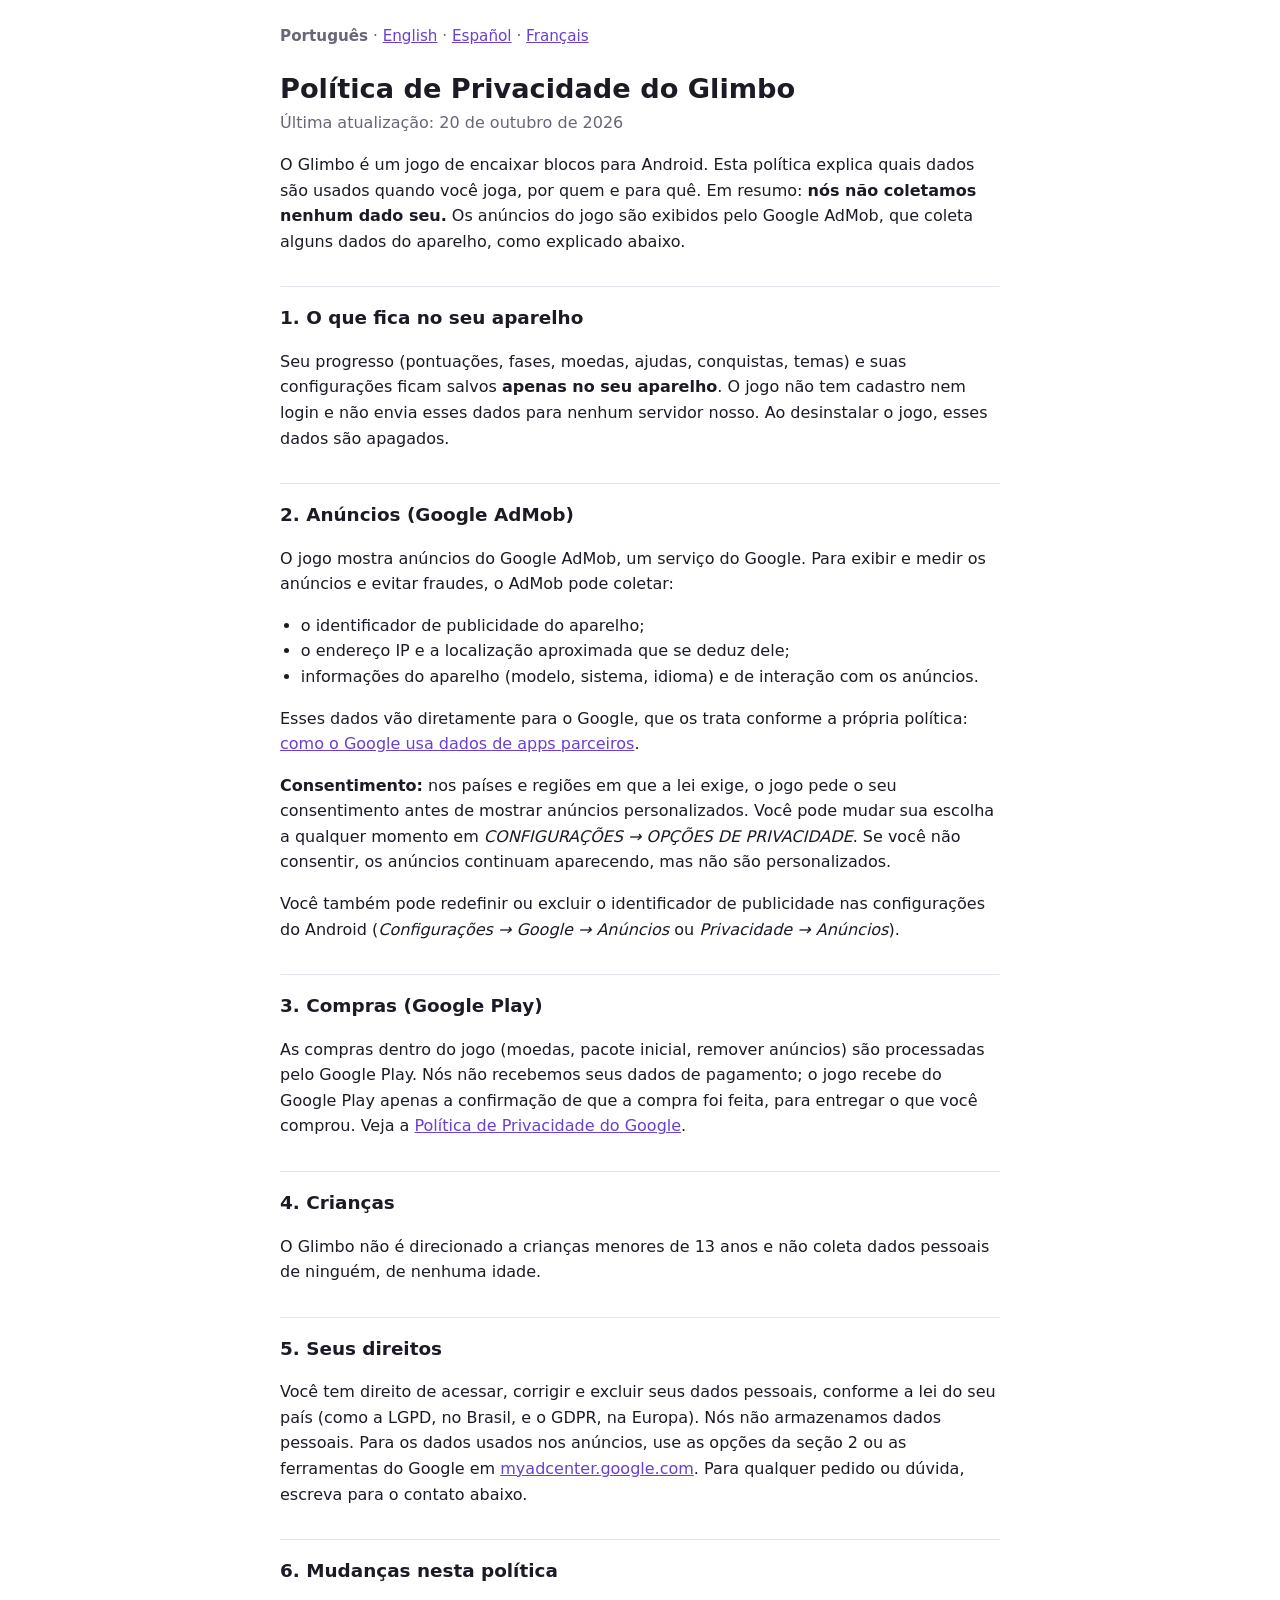
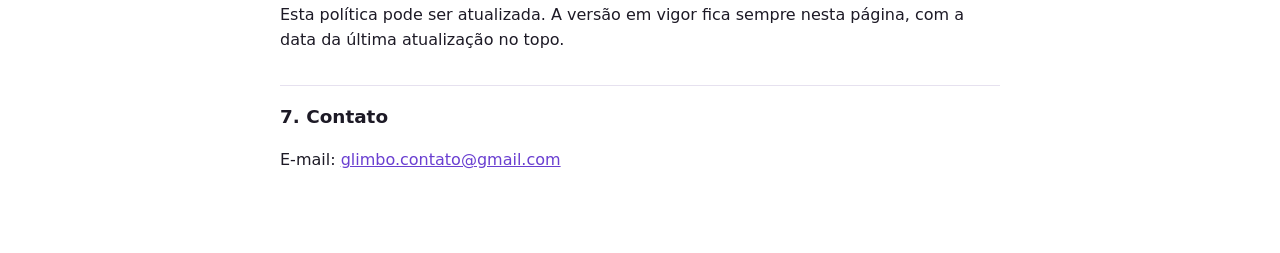
==== index.html @ 65dc2ad7 "Política de privacidade do Glimbo (pt, en, es, fr) Co-Authored-By: Claude Opus 5.5 <noreply@anthropi" ====
<!doctype html>
<html lang="pt-BR">
<head>
<meta charset="utf-8">
<meta name="viewport" content="width=device-width, initial-scale=1">
<title>Glimbo: Política de Privacidade</title>
<link rel="stylesheet" href="style.css">
</head>
<body>
<main>
<nav class="langs"><b>Português</b> · <a href="en.html">English</a> · <a href="es.html">Español</a> · <a href="fr.html">Français</a></nav>

<h1>Política de Privacidade do Glimbo</h1>
<p class="date">Última atualização: 20 de outubro de 2026</p>

<p>O Glimbo é um jogo de encaixar blocos para Android. Esta política explica quais dados são usados quando você joga,
por quem e para quê. Em resumo: <strong>nós não coletamos nenhum dado seu.</strong> Os anúncios do jogo são exibidos
pelo Google AdMob, que coleta alguns dados do aparelho, como explicado abaixo.</p>

<h2>1. O que fica no seu aparelho</h2>
<p>Seu progresso (pontuações, fases, moedas, ajudas, conquistas, temas) e suas configurações ficam salvos
<strong>apenas no seu aparelho</strong>. O jogo não tem cadastro nem login e não envia esses dados para nenhum servidor nosso.
Ao desinstalar o jogo, esses dados são apagados.</p>

<h2>2. Anúncios (Google AdMob)</h2>
<p>O jogo mostra anúncios do Google AdMob, um serviço do Google. Para exibir e medir os anúncios e evitar fraudes,
o AdMob pode coletar:</p>
<ul>
  <li>o identificador de publicidade do aparelho;</li>
  <li>o endereço IP e a localização aproximada que se deduz dele;</li>
  <li>informações do aparelho (modelo, sistema, idioma) e de interação com os anúncios.</li>
</ul>
<p>Esses dados vão diretamente para o Google, que os trata conforme a própria política:
<a href="https://policies.google.com/technologies/partner-sites">como o Google usa dados de apps parceiros</a>.</p>
<p><strong>Consentimento:</strong> nos países e regiões em que a lei exige, o jogo pede o seu consentimento antes de
mostrar anúncios personalizados. Você pode mudar sua escolha a qualquer momento em
<em>CONFIGURAÇÕES → OPÇÕES DE PRIVACIDADE</em>. Se você não consentir, os anúncios continuam aparecendo, mas não são
personalizados.</p>
<p>Você também pode redefinir ou excluir o identificador de publicidade nas configurações do Android
(<em>Configurações → Google → Anúncios</em> ou <em>Privacidade → Anúncios</em>).</p>

<h2>3. Compras (Google Play)</h2>
<p>As compras dentro do jogo (moedas, pacote inicial, remover anúncios) são processadas pelo Google Play.
Nós não recebemos seus dados de pagamento; o jogo recebe do Google Play apenas a confirmação de que a compra foi feita,
para entregar o que você comprou. Veja a <a href="https://policies.google.com/privacy">Política de Privacidade do Google</a>.</p>

<h2>4. Crianças</h2>
<p>O Glimbo não é direcionado a crianças menores de 13 anos e não coleta dados pessoais de ninguém, de nenhuma idade.</p>

<h2>5. Seus direitos</h2>
<p>Você tem direito de acessar, corrigir e excluir seus dados pessoais, conforme a lei do seu país (como a LGPD, no
Brasil, e o GDPR, na Europa). Nós não armazenamos dados pessoais. Para os dados usados nos anúncios, use as opções da
seção 2 ou as ferramentas do Google em <a href="https://myadcenter.google.com">myadcenter.google.com</a>. Para qualquer
pedido ou dúvida, escreva para o contato abaixo.</p>

<h2>6. Mudanças nesta política</h2>
<p>Esta política pode ser atualizada. A versão em vigor fica sempre nesta página, com a data da última atualização no
topo.</p>

<h2>7. Contato</h2>
<p>E-mail: <a href="mailto:glimbo.contato@gmail.com">glimbo.contato@gmail.com</a></p>
</main>
</body>
</html>
---- style.css ----
:root {
  --bg: #ffffff;
  --text: #1d1a26;
  --muted: #6b6578;
  --link: #6a3fd1;
  --rule: #e6e1ef;
}
@media (prefers-color-scheme: dark) {
  :root {
    --bg: #14101f;
    --text: #ece8f5;
    --muted: #a39cb5;
    --link: #b79bff;
    --rule: #2c2440;
  }
}
body {
  margin: 0;
  background: var(--bg);
  color: var(--text);
  font: 16px/1.6 system-ui, -apple-system, "Segoe UI", Roboto, sans-serif;
}
main {
  max-width: 720px;
  margin: 0 auto;
  padding: 24px 16px 64px;
}
h1 { font-size: 1.7rem; line-height: 1.25; margin: 24px 0 4px; }
h2 { font-size: 1.15rem; margin: 32px 0 8px; padding-top: 16px; border-top: 1px solid var(--rule); }
a { color: var(--link); }
.date { color: var(--muted); margin-top: 0; }
.langs { font-size: 0.95rem; color: var(--muted); }
ul { padding-left: 1.3em; }
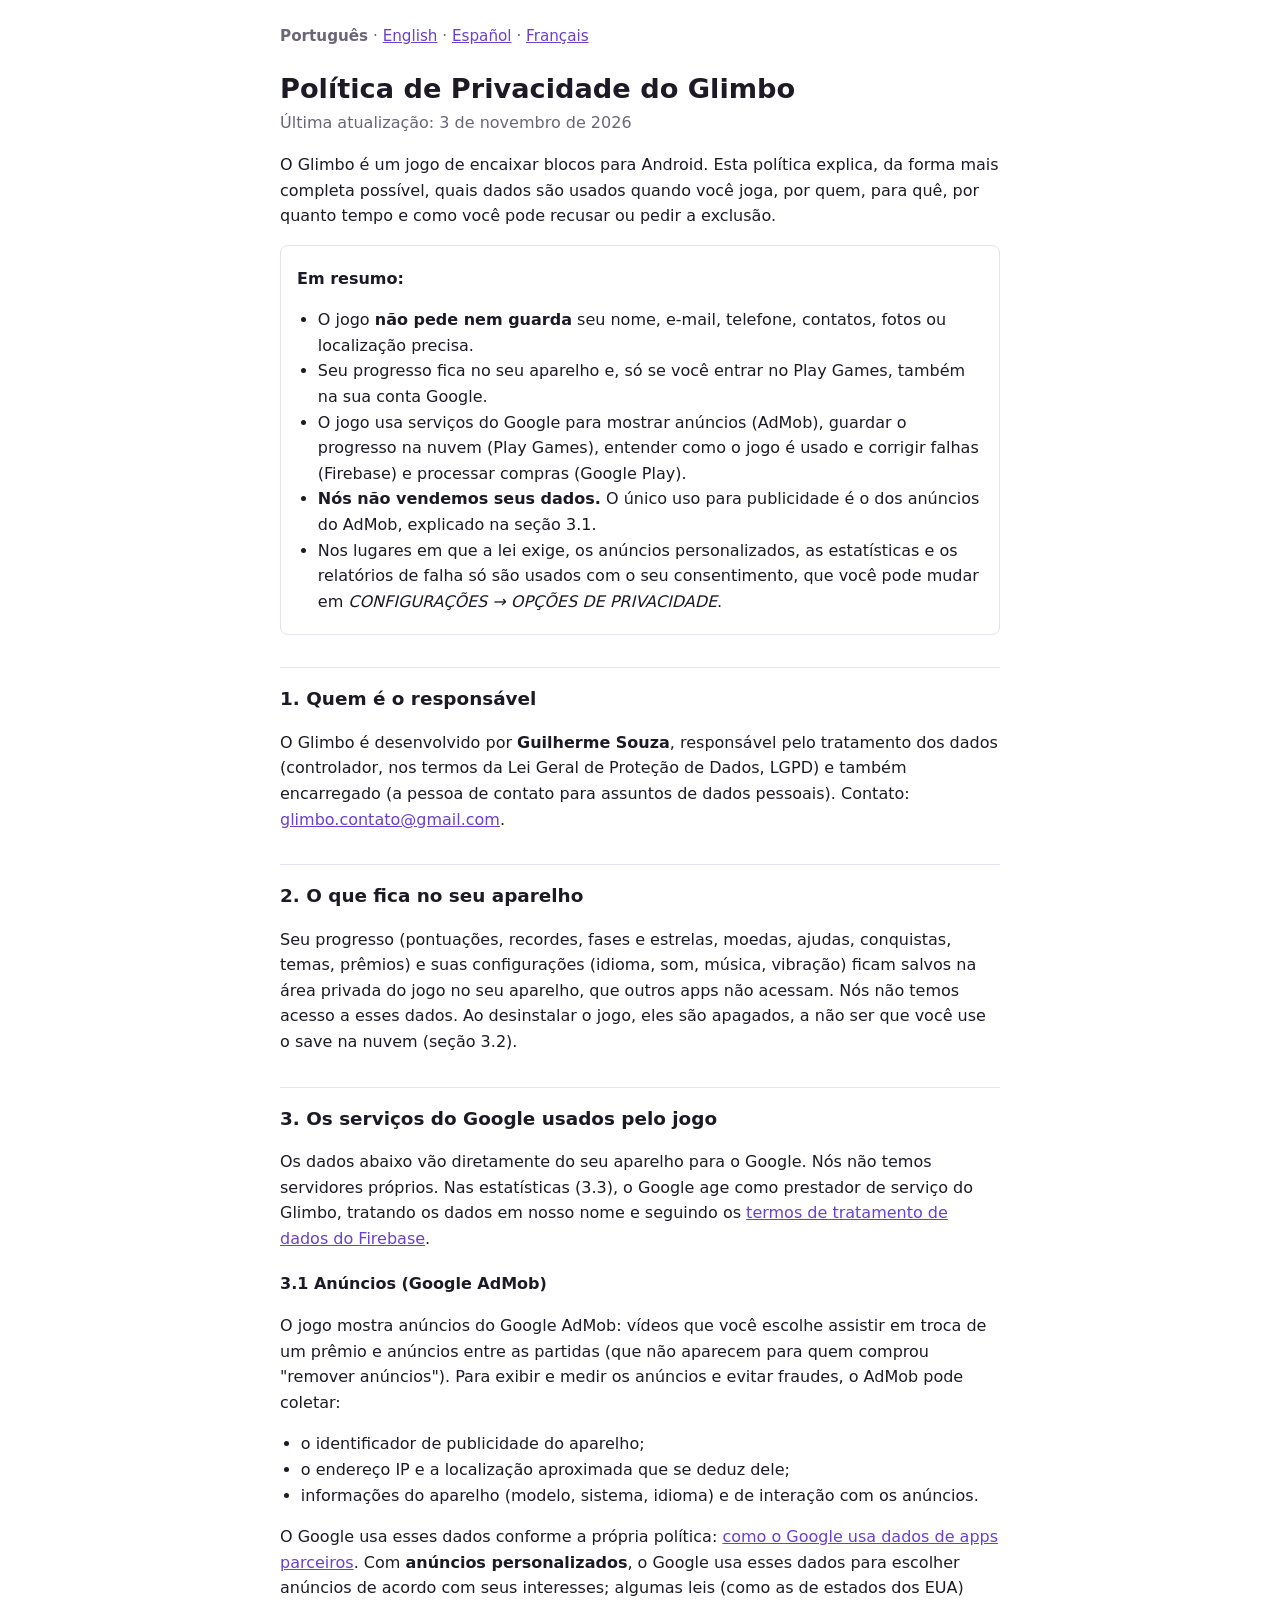
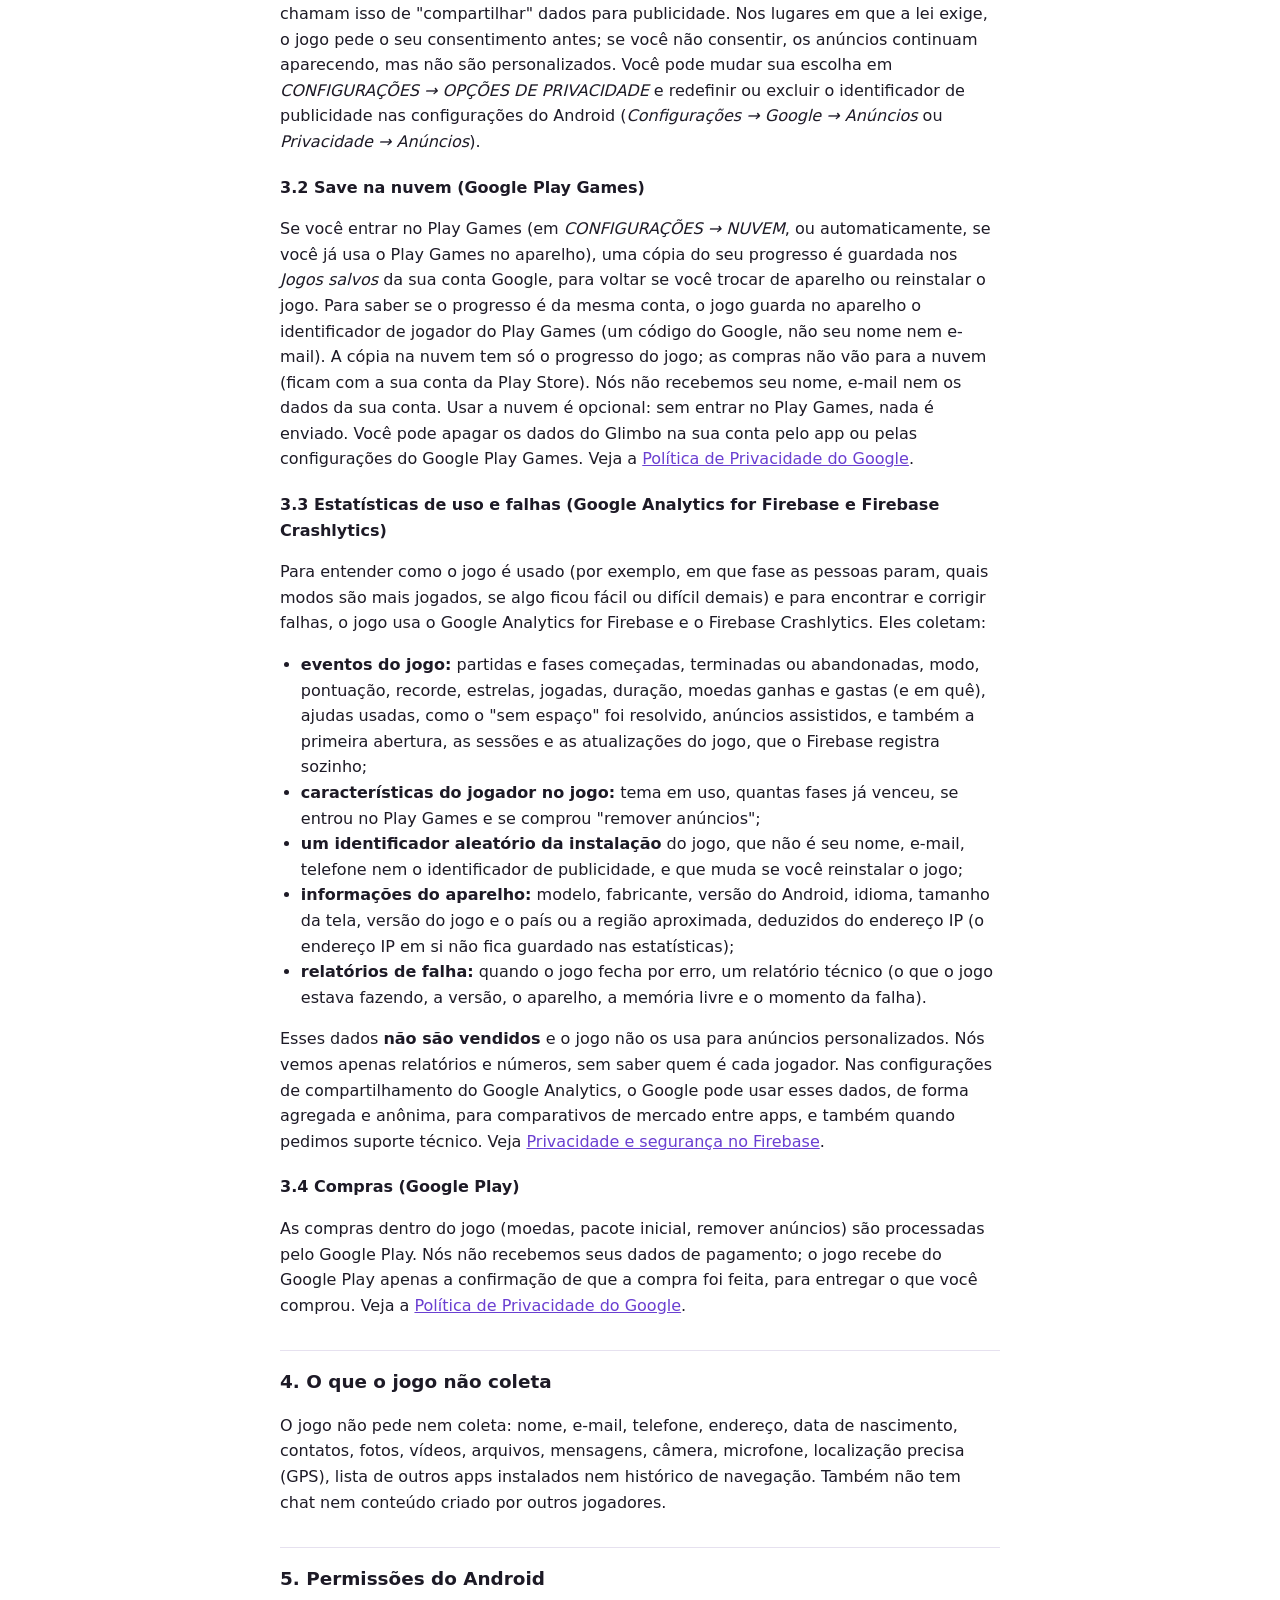
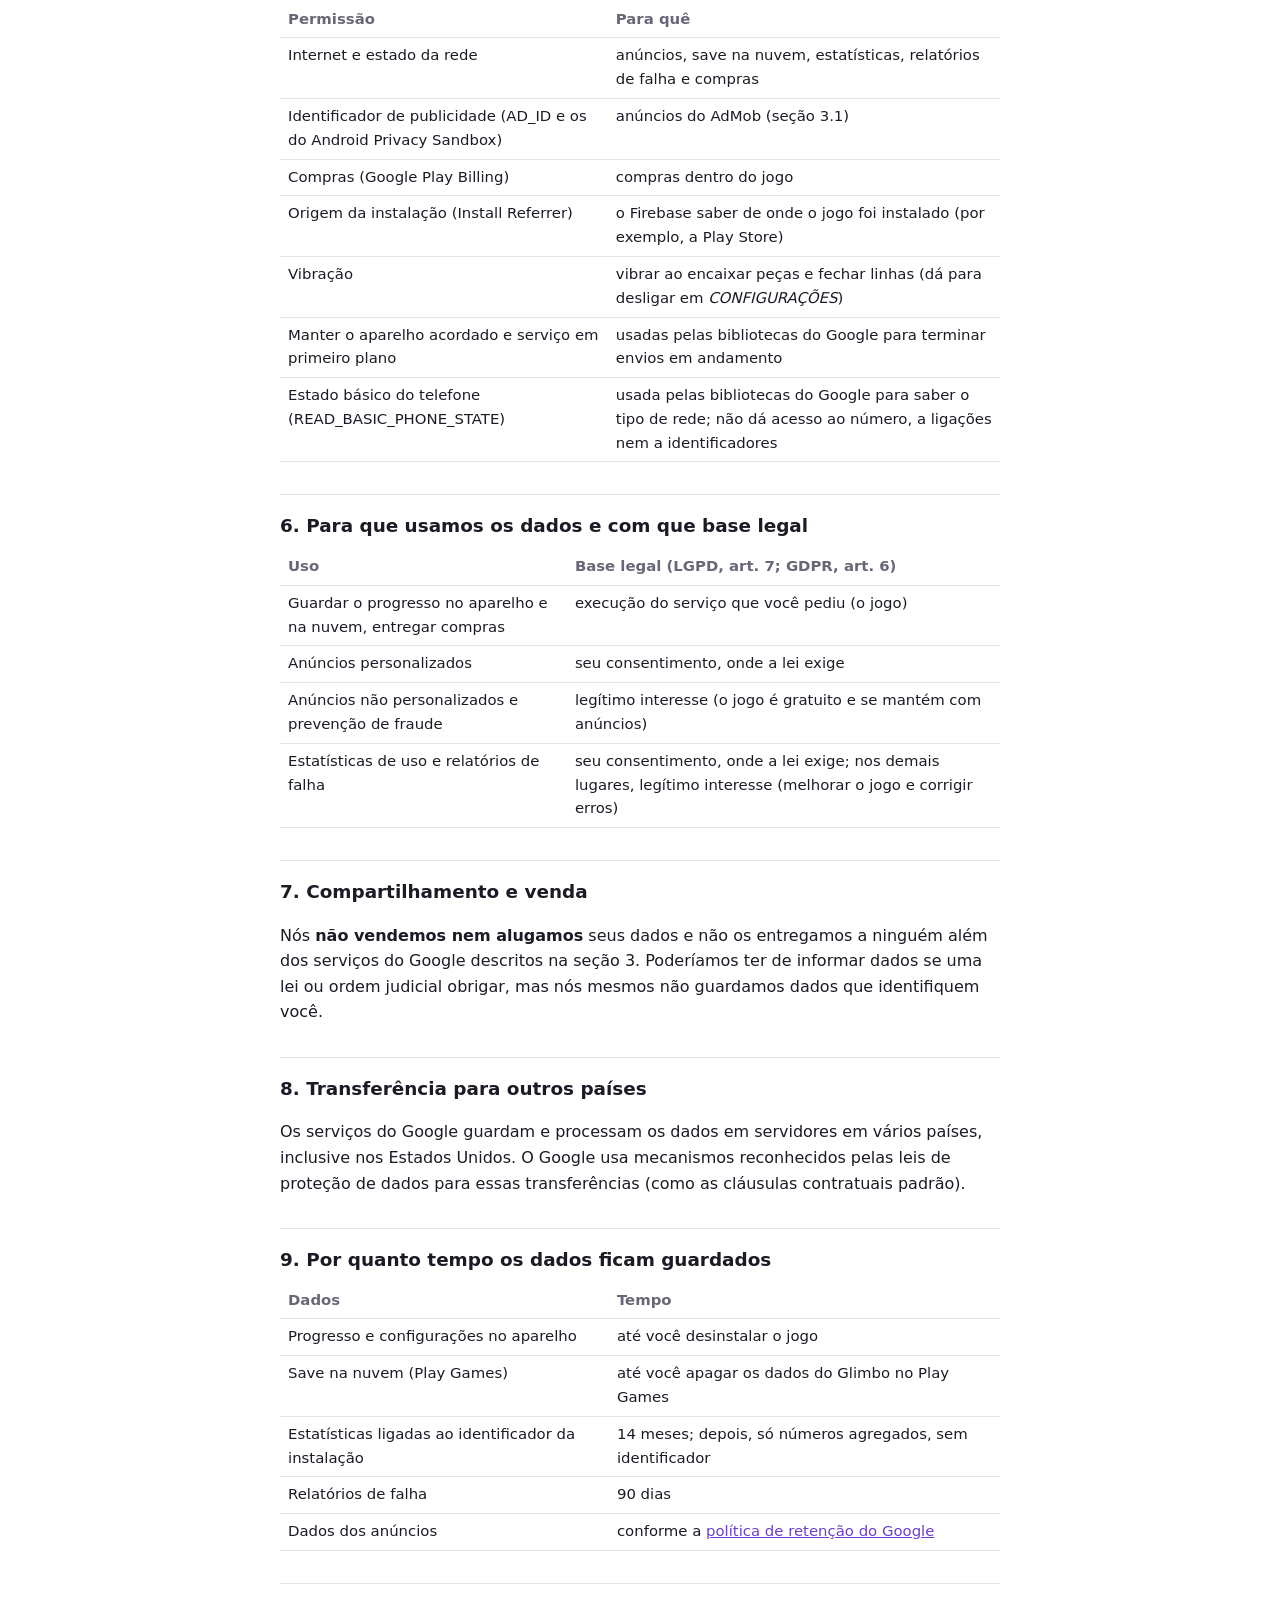
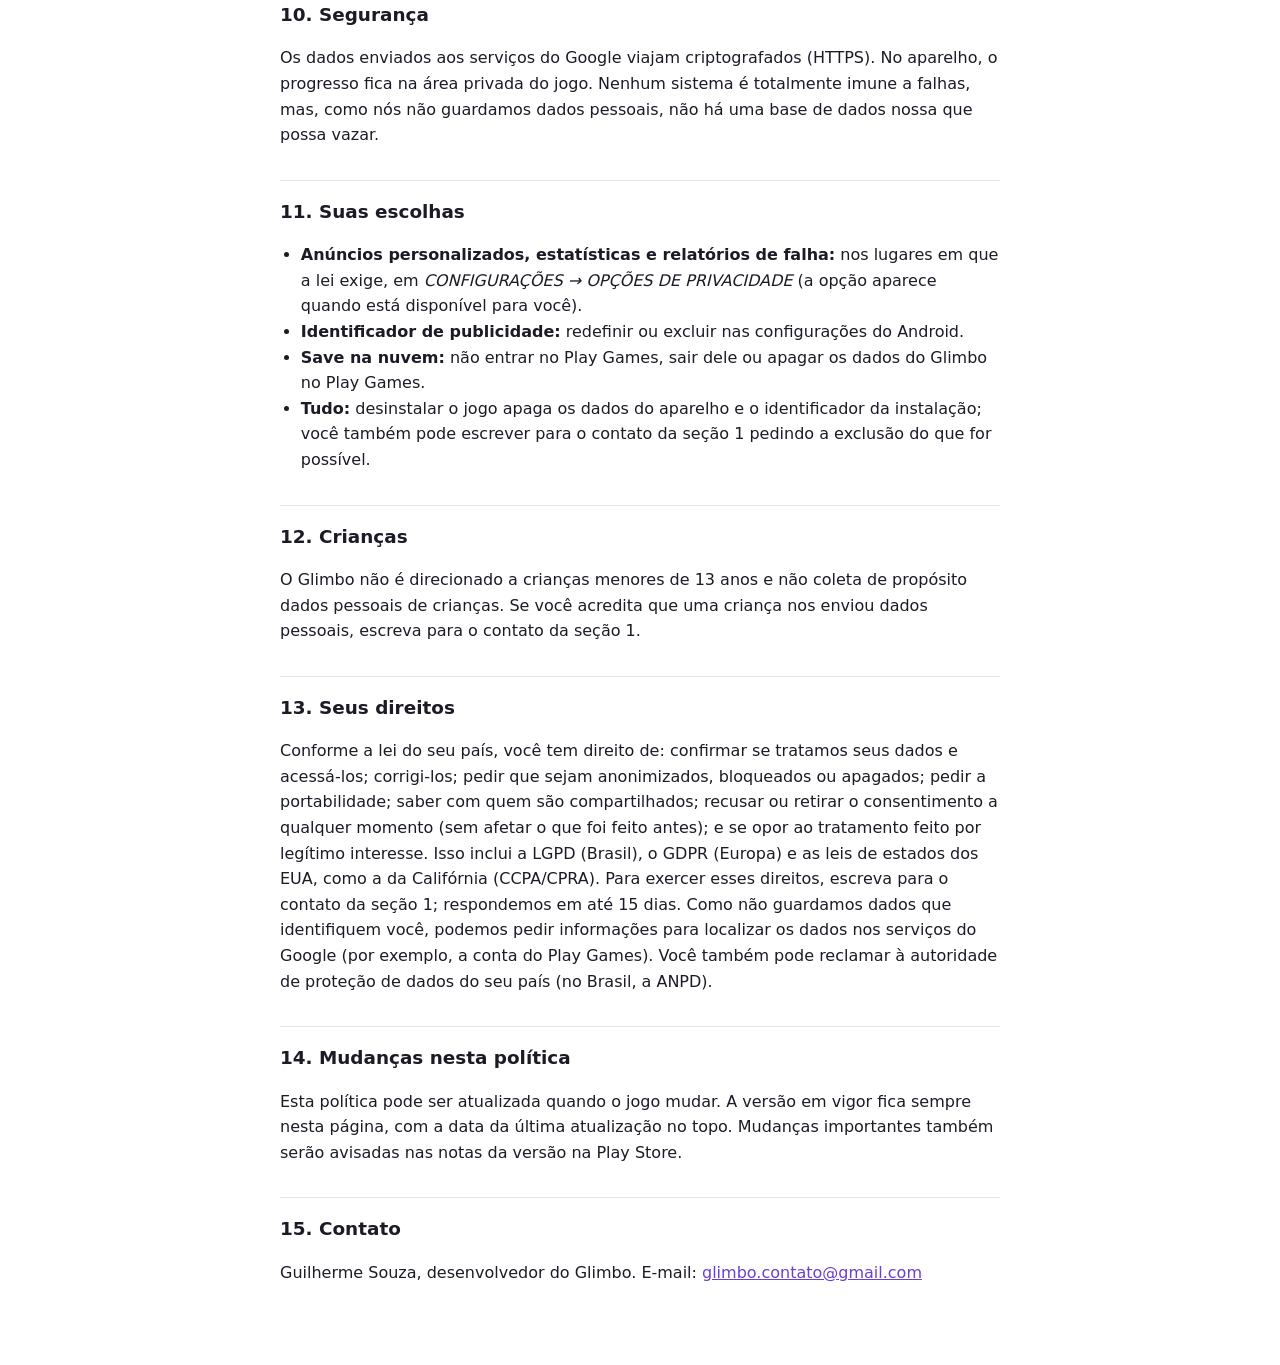
==== commit 9631e8fd: "Política de privacidade completa (3/11/2026): responsável, save na nuvem do Play Games, Firebase Ana" ====
--- a/index.html
+++ b/index.html
@@ -11,54 +11,181 @@
 <nav class="langs"><b>Português</b> · <a href="en.html">English</a> · <a href="es.html">Español</a> · <a href="fr.html">Français</a></nav>
 
 <h1>Política de Privacidade do Glimbo</h1>
-<p class="date">Última atualização: 20 de outubro de 2026</p>
+<p class="date">Última atualização: 3 de novembro de 2026</p>
 
-<p>O Glimbo é um jogo de encaixar blocos para Android. Esta política explica quais dados são usados quando você joga,
-por quem e para quê. Em resumo: <strong>nós não coletamos nenhum dado seu.</strong> Os anúncios do jogo são exibidos
-pelo Google AdMob, que coleta alguns dados do aparelho, como explicado abaixo.</p>
+<p>O Glimbo é um jogo de encaixar blocos para Android. Esta política explica, da forma mais completa possível, quais
+dados são usados quando você joga, por quem, para quê, por quanto tempo e como você pode recusar ou pedir a exclusão.</p>
 
-<h2>1. O que fica no seu aparelho</h2>
-<p>Seu progresso (pontuações, fases, moedas, ajudas, conquistas, temas) e suas configurações ficam salvos
-<strong>apenas no seu aparelho</strong>. O jogo não tem cadastro nem login e não envia esses dados para nenhum servidor nosso.
-Ao desinstalar o jogo, esses dados são apagados.</p>
+<div class="summary">
+<p><strong>Em resumo:</strong></p>
+<ul>
+  <li>O jogo <strong>não pede nem guarda</strong> seu nome, e-mail, telefone, contatos, fotos ou localização precisa.</li>
+  <li>Seu progresso fica no seu aparelho e, só se você entrar no Play Games, também na sua conta Google.</li>
+  <li>O jogo usa serviços do Google para mostrar anúncios (AdMob), guardar o progresso na nuvem (Play Games), entender
+  como o jogo é usado e corrigir falhas (Firebase) e processar compras (Google Play).</li>
+  <li><strong>Nós não vendemos seus dados.</strong> O único uso para publicidade é o dos anúncios do AdMob, explicado
+  na seção 3.1.</li>
+  <li>Nos lugares em que a lei exige, os anúncios personalizados, as estatísticas e os relatórios de falha só são usados
+  com o seu consentimento, que você pode mudar em <em>CONFIGURAÇÕES → OPÇÕES DE PRIVACIDADE</em>.</li>
+</ul>
+</div>
 
-<h2>2. Anúncios (Google AdMob)</h2>
-<p>O jogo mostra anúncios do Google AdMob, um serviço do Google. Para exibir e medir os anúncios e evitar fraudes,
-o AdMob pode coletar:</p>
+<h2>1. Quem é o responsável</h2>
+<p>O Glimbo é desenvolvido por <strong>Guilherme Souza</strong>, responsável pelo tratamento dos dados (controlador,
+nos termos da Lei Geral de Proteção de Dados, LGPD) e também encarregado (a pessoa de contato para assuntos de dados
+pessoais). Contato: <a href="mailto:glimbo.contato@gmail.com">glimbo.contato@gmail.com</a>.</p>
+
+<h2>2. O que fica no seu aparelho</h2>
+<p>Seu progresso (pontuações, recordes, fases e estrelas, moedas, ajudas, conquistas, temas, prêmios) e suas
+configurações (idioma, som, música, vibração) ficam salvos na área privada do jogo no seu aparelho, que outros apps
+não acessam. Nós não temos acesso a esses dados. Ao desinstalar o jogo, eles são apagados, a não ser que você use o
+save na nuvem (seção 3.2).</p>
+
+<h2>3. Os serviços do Google usados pelo jogo</h2>
+<p>Os dados abaixo vão diretamente do seu aparelho para o Google. Nós não temos servidores próprios. Nas estatísticas
+(3.3), o Google age como prestador de serviço do Glimbo, tratando os dados em nosso nome e seguindo os
+<a href="https://firebase.google.com/terms/data-processing-terms">termos de tratamento de dados do Firebase</a>.</p>
+
+<h3>3.1 Anúncios (Google AdMob)</h3>
+<p>O jogo mostra anúncios do Google AdMob: vídeos que você escolhe assistir em troca de um prêmio e anúncios entre as
+partidas (que não aparecem para quem comprou "remover anúncios"). Para exibir e medir os anúncios e evitar fraudes, o
+AdMob pode coletar:</p>
 <ul>
   <li>o identificador de publicidade do aparelho;</li>
   <li>o endereço IP e a localização aproximada que se deduz dele;</li>
   <li>informações do aparelho (modelo, sistema, idioma) e de interação com os anúncios.</li>
 </ul>
-<p>Esses dados vão diretamente para o Google, que os trata conforme a própria política:
-<a href="https://policies.google.com/technologies/partner-sites">como o Google usa dados de apps parceiros</a>.</p>
-<p><strong>Consentimento:</strong> nos países e regiões em que a lei exige, o jogo pede o seu consentimento antes de
-mostrar anúncios personalizados. Você pode mudar sua escolha a qualquer momento em
-<em>CONFIGURAÇÕES → OPÇÕES DE PRIVACIDADE</em>. Se você não consentir, os anúncios continuam aparecendo, mas não são
-personalizados.</p>
-<p>Você também pode redefinir ou excluir o identificador de publicidade nas configurações do Android
-(<em>Configurações → Google → Anúncios</em> ou <em>Privacidade → Anúncios</em>).</p>
+<p>O Google usa esses dados conforme a própria política:
+<a href="https://policies.google.com/technologies/partner-sites">como o Google usa dados de apps parceiros</a>.
+Com <strong>anúncios personalizados</strong>, o Google usa esses dados para escolher anúncios de acordo com seus
+interesses; algumas leis (como as de estados dos EUA) chamam isso de "compartilhar" dados para publicidade. Nos lugares
+em que a lei exige, o jogo pede o seu consentimento antes; se você não consentir, os anúncios continuam aparecendo, mas
+não são personalizados. Você pode mudar sua escolha em <em>CONFIGURAÇÕES → OPÇÕES DE PRIVACIDADE</em> e redefinir ou
+excluir o identificador de publicidade nas configurações do Android (<em>Configurações → Google → Anúncios</em> ou
+<em>Privacidade → Anúncios</em>).</p>
 
-<h2>3. Compras (Google Play)</h2>
-<p>As compras dentro do jogo (moedas, pacote inicial, remover anúncios) são processadas pelo Google Play.
-Nós não recebemos seus dados de pagamento; o jogo recebe do Google Play apenas a confirmação de que a compra foi feita,
-para entregar o que você comprou. Veja a <a href="https://policies.google.com/privacy">Política de Privacidade do Google</a>.</p>
+<h3>3.2 Save na nuvem (Google Play Games)</h3>
+<p>Se você entrar no Play Games (em <em>CONFIGURAÇÕES → NUVEM</em>, ou automaticamente, se você já usa o Play Games no
+aparelho), uma cópia do seu progresso é guardada nos <em>Jogos salvos</em> da sua conta Google, para voltar se você
+trocar de aparelho ou reinstalar o jogo. Para saber se o progresso é da mesma conta, o jogo guarda no aparelho o
+identificador de jogador do Play Games (um código do Google, não seu nome nem e-mail). A cópia na nuvem tem só o
+progresso do jogo; as compras não vão para a nuvem (ficam com a sua conta da Play Store). Nós não recebemos seu nome,
+e-mail nem os dados da sua conta. Usar a nuvem é opcional: sem entrar no Play Games, nada é enviado. Você pode apagar
+os dados do Glimbo na sua conta pelo app ou pelas configurações do Google Play Games. Veja a
+<a href="https://policies.google.com/privacy">Política de Privacidade do Google</a>.</p>
 
-<h2>4. Crianças</h2>
-<p>O Glimbo não é direcionado a crianças menores de 13 anos e não coleta dados pessoais de ninguém, de nenhuma idade.</p>
+<h3>3.3 Estatísticas de uso e falhas (Google Analytics for Firebase e Firebase Crashlytics)</h3>
+<p>Para entender como o jogo é usado (por exemplo, em que fase as pessoas param, quais modos são mais jogados, se
+algo ficou fácil ou difícil demais) e para encontrar e corrigir falhas, o jogo usa o Google Analytics for Firebase e
+o Firebase Crashlytics. Eles coletam:</p>
+<ul>
+  <li><strong>eventos do jogo:</strong> partidas e fases começadas, terminadas ou abandonadas, modo, pontuação,
+  recorde, estrelas, jogadas, duração, moedas ganhas e gastas (e em quê), ajudas usadas, como o "sem espaço" foi
+  resolvido, anúncios assistidos, e também a primeira abertura, as sessões e as atualizações do jogo, que o Firebase
+  registra sozinho;</li>
+  <li><strong>características do jogador no jogo:</strong> tema em uso, quantas fases já venceu, se entrou no Play
+  Games e se comprou "remover anúncios";</li>
+  <li><strong>um identificador aleatório da instalação</strong> do jogo, que não é seu nome, e-mail, telefone nem o
+  identificador de publicidade, e que muda se você reinstalar o jogo;</li>
+  <li><strong>informações do aparelho:</strong> modelo, fabricante, versão do Android, idioma, tamanho da tela, versão
+  do jogo e o país ou a região aproximada, deduzidos do endereço IP (o endereço IP em si não fica guardado nas
+  estatísticas);</li>
+  <li><strong>relatórios de falha:</strong> quando o jogo fecha por erro, um relatório técnico (o que o jogo estava
+  fazendo, a versão, o aparelho, a memória livre e o momento da falha).</li>
+</ul>
+<p>Esses dados <strong>não são vendidos</strong> e o jogo não os usa para anúncios personalizados. Nós vemos apenas
+relatórios e números, sem saber quem é cada jogador. Nas configurações de compartilhamento do Google Analytics, o
+Google pode usar esses dados, de forma agregada e anônima, para comparativos de mercado entre apps, e também quando
+pedimos suporte técnico. Veja <a href="https://firebase.google.com/support/privacy">Privacidade e segurança no
+Firebase</a>.</p>
 
-<h2>5. Seus direitos</h2>
-<p>Você tem direito de acessar, corrigir e excluir seus dados pessoais, conforme a lei do seu país (como a LGPD, no
-Brasil, e o GDPR, na Europa). Nós não armazenamos dados pessoais. Para os dados usados nos anúncios, use as opções da
-seção 2 ou as ferramentas do Google em <a href="https://myadcenter.google.com">myadcenter.google.com</a>. Para qualquer
-pedido ou dúvida, escreva para o contato abaixo.</p>
+<h3>3.4 Compras (Google Play)</h3>
+<p>As compras dentro do jogo (moedas, pacote inicial, remover anúncios) são processadas pelo Google Play. Nós não
+recebemos seus dados de pagamento; o jogo recebe do Google Play apenas a confirmação de que a compra foi feita, para
+entregar o que você comprou. Veja a <a href="https://policies.google.com/privacy">Política de Privacidade do
+Google</a>.</p>
 
-<h2>6. Mudanças nesta política</h2>
-<p>Esta política pode ser atualizada. A versão em vigor fica sempre nesta página, com a data da última atualização no
-topo.</p>
+<h2>4. O que o jogo não coleta</h2>
+<p>O jogo não pede nem coleta: nome, e-mail, telefone, endereço, data de nascimento, contatos, fotos, vídeos, arquivos,
+mensagens, câmera, microfone, localização precisa (GPS), lista de outros apps instalados nem histórico de navegação.
+Também não tem chat nem conteúdo criado por outros jogadores.</p>
 
-<h2>7. Contato</h2>
-<p>E-mail: <a href="mailto:glimbo.contato@gmail.com">glimbo.contato@gmail.com</a></p>
+<h2>5. Permissões do Android</h2>
+<div class="table"><table>
+<tr><th>Permissão</th><th>Para quê</th></tr>
+<tr><td>Internet e estado da rede</td><td>anúncios, save na nuvem, estatísticas, relatórios de falha e compras</td></tr>
+<tr><td>Identificador de publicidade (AD_ID e os do Android Privacy Sandbox)</td><td>anúncios do AdMob (seção 3.1)</td></tr>
+<tr><td>Compras (Google Play Billing)</td><td>compras dentro do jogo</td></tr>
+<tr><td>Origem da instalação (Install Referrer)</td><td>o Firebase saber de onde o jogo foi instalado (por exemplo, a Play Store)</td></tr>
+<tr><td>Vibração</td><td>vibrar ao encaixar peças e fechar linhas (dá para desligar em <em>CONFIGURAÇÕES</em>)</td></tr>
+<tr><td>Manter o aparelho acordado e serviço em primeiro plano</td><td>usadas pelas bibliotecas do Google para terminar envios em andamento</td></tr>
+<tr><td>Estado básico do telefone (READ_BASIC_PHONE_STATE)</td><td>usada pelas bibliotecas do Google para saber o tipo de rede; não dá acesso ao número, a ligações nem a identificadores</td></tr>
+</table></div>
+
+<h2>6. Para que usamos os dados e com que base legal</h2>
+<div class="table"><table>
+<tr><th>Uso</th><th>Base legal (LGPD, art. 7; GDPR, art. 6)</th></tr>
+<tr><td>Guardar o progresso no aparelho e na nuvem, entregar compras</td><td>execução do serviço que você pediu (o jogo)</td></tr>
+<tr><td>Anúncios personalizados</td><td>seu consentimento, onde a lei exige</td></tr>
+<tr><td>Anúncios não personalizados e prevenção de fraude</td><td>legítimo interesse (o jogo é gratuito e se mantém com anúncios)</td></tr>
+<tr><td>Estatísticas de uso e relatórios de falha</td><td>seu consentimento, onde a lei exige; nos demais lugares, legítimo interesse (melhorar o jogo e corrigir erros)</td></tr>
+</table></div>
+
+<h2>7. Compartilhamento e venda</h2>
+<p>Nós <strong>não vendemos nem alugamos</strong> seus dados e não os entregamos a ninguém além dos serviços do Google
+descritos na seção 3. Poderíamos ter de informar dados se uma lei ou ordem judicial obrigar, mas nós mesmos não
+guardamos dados que identifiquem você.</p>
+
+<h2>8. Transferência para outros países</h2>
+<p>Os serviços do Google guardam e processam os dados em servidores em vários países, inclusive nos Estados Unidos.
+O Google usa mecanismos reconhecidos pelas leis de proteção de dados para essas transferências (como as cláusulas
+contratuais padrão).</p>
+
+<h2>9. Por quanto tempo os dados ficam guardados</h2>
+<div class="table"><table>
+<tr><th>Dados</th><th>Tempo</th></tr>
+<tr><td>Progresso e configurações no aparelho</td><td>até você desinstalar o jogo</td></tr>
+<tr><td>Save na nuvem (Play Games)</td><td>até você apagar os dados do Glimbo no Play Games</td></tr>
+<tr><td>Estatísticas ligadas ao identificador da instalação</td><td>14 meses; depois, só números agregados, sem identificador</td></tr>
+<tr><td>Relatórios de falha</td><td>90 dias</td></tr>
+<tr><td>Dados dos anúncios</td><td>conforme a <a href="https://policies.google.com/technologies/retention">política de retenção do Google</a></td></tr>
+</table></div>
+
+<h2>10. Segurança</h2>
+<p>Os dados enviados aos serviços do Google viajam criptografados (HTTPS). No aparelho, o progresso fica na área
+privada do jogo. Nenhum sistema é totalmente imune a falhas, mas, como nós não guardamos dados pessoais, não há uma
+base de dados nossa que possa vazar.</p>
+
+<h2>11. Suas escolhas</h2>
+<ul>
+  <li><strong>Anúncios personalizados, estatísticas e relatórios de falha:</strong> nos lugares em que a lei exige,
+  em <em>CONFIGURAÇÕES → OPÇÕES DE PRIVACIDADE</em> (a opção aparece quando está disponível para você).</li>
+  <li><strong>Identificador de publicidade:</strong> redefinir ou excluir nas configurações do Android.</li>
+  <li><strong>Save na nuvem:</strong> não entrar no Play Games, sair dele ou apagar os dados do Glimbo no Play Games.</li>
+  <li><strong>Tudo:</strong> desinstalar o jogo apaga os dados do aparelho e o identificador da instalação; você também
+  pode escrever para o contato da seção 1 pedindo a exclusão do que for possível.</li>
+</ul>
+
+<h2>12. Crianças</h2>
+<p>O Glimbo não é direcionado a crianças menores de 13 anos e não coleta de propósito dados pessoais de crianças. Se
+você acredita que uma criança nos enviou dados pessoais, escreva para o contato da seção 1.</p>
+
+<h2>13. Seus direitos</h2>
+<p>Conforme a lei do seu país, você tem direito de: confirmar se tratamos seus dados e acessá-los; corrigi-los; pedir
+que sejam anonimizados, bloqueados ou apagados; pedir a portabilidade; saber com quem são compartilhados; recusar ou
+retirar o consentimento a qualquer momento (sem afetar o que foi feito antes); e se opor ao tratamento feito por
+legítimo interesse. Isso inclui a LGPD (Brasil), o GDPR (Europa) e as leis de estados dos EUA, como a da Califórnia
+(CCPA/CPRA). Para exercer esses direitos, escreva para o contato da seção 1; respondemos em até 15 dias. Como não
+guardamos dados que identifiquem você, podemos pedir informações para localizar os dados nos serviços do Google (por
+exemplo, a conta do Play Games). Você também pode reclamar à autoridade de proteção de dados do seu país (no Brasil, a
+ANPD).</p>
+
+<h2>14. Mudanças nesta política</h2>
+<p>Esta política pode ser atualizada quando o jogo mudar. A versão em vigor fica sempre nesta página, com a data da
+última atualização no topo. Mudanças importantes também serão avisadas nas notas da versão na Play Store.</p>
+
+<h2>15. Contato</h2>
+<p>Guilherme Souza, desenvolvedor do Glimbo. E-mail: <a href="mailto:glimbo.contato@gmail.com">glimbo.contato@gmail.com</a></p>
 </main>
 </body>
 </html>
--- a/style.css
+++ b/style.css
@@ -31,3 +31,9 @@
 .date { color: var(--muted); margin-top: 0; }
 .langs { font-size: 0.95rem; color: var(--muted); }
 ul { padding-left: 1.3em; }
+h3 { font-size: 1rem; margin: 20px 0 6px; }
+.table { overflow-x: auto; }
+table { border-collapse: collapse; width: 100%; font-size: 0.93rem; }
+th, td { text-align: left; vertical-align: top; padding: 6px 8px; border-bottom: 1px solid var(--rule); }
+th { color: var(--muted); font-weight: 600; }
+.summary { border: 1px solid var(--rule); border-radius: 8px; padding: 4px 16px; }
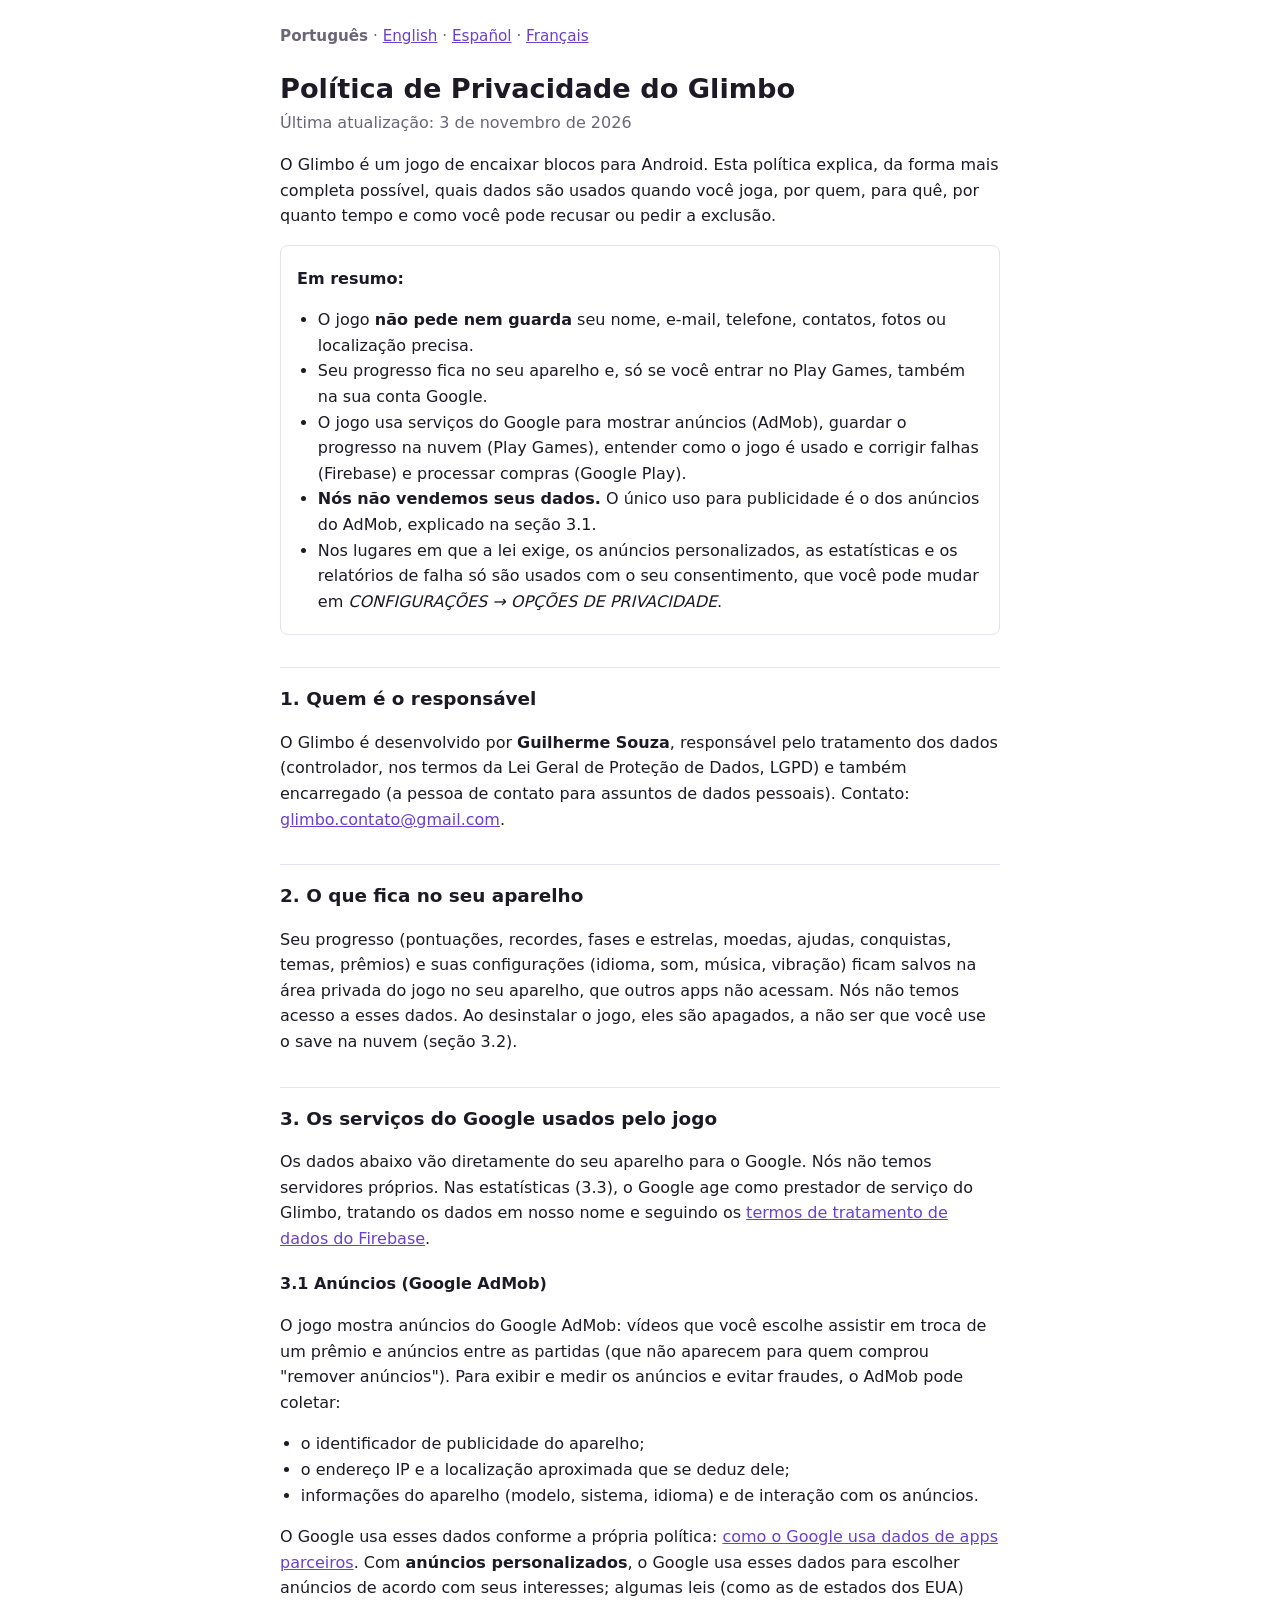
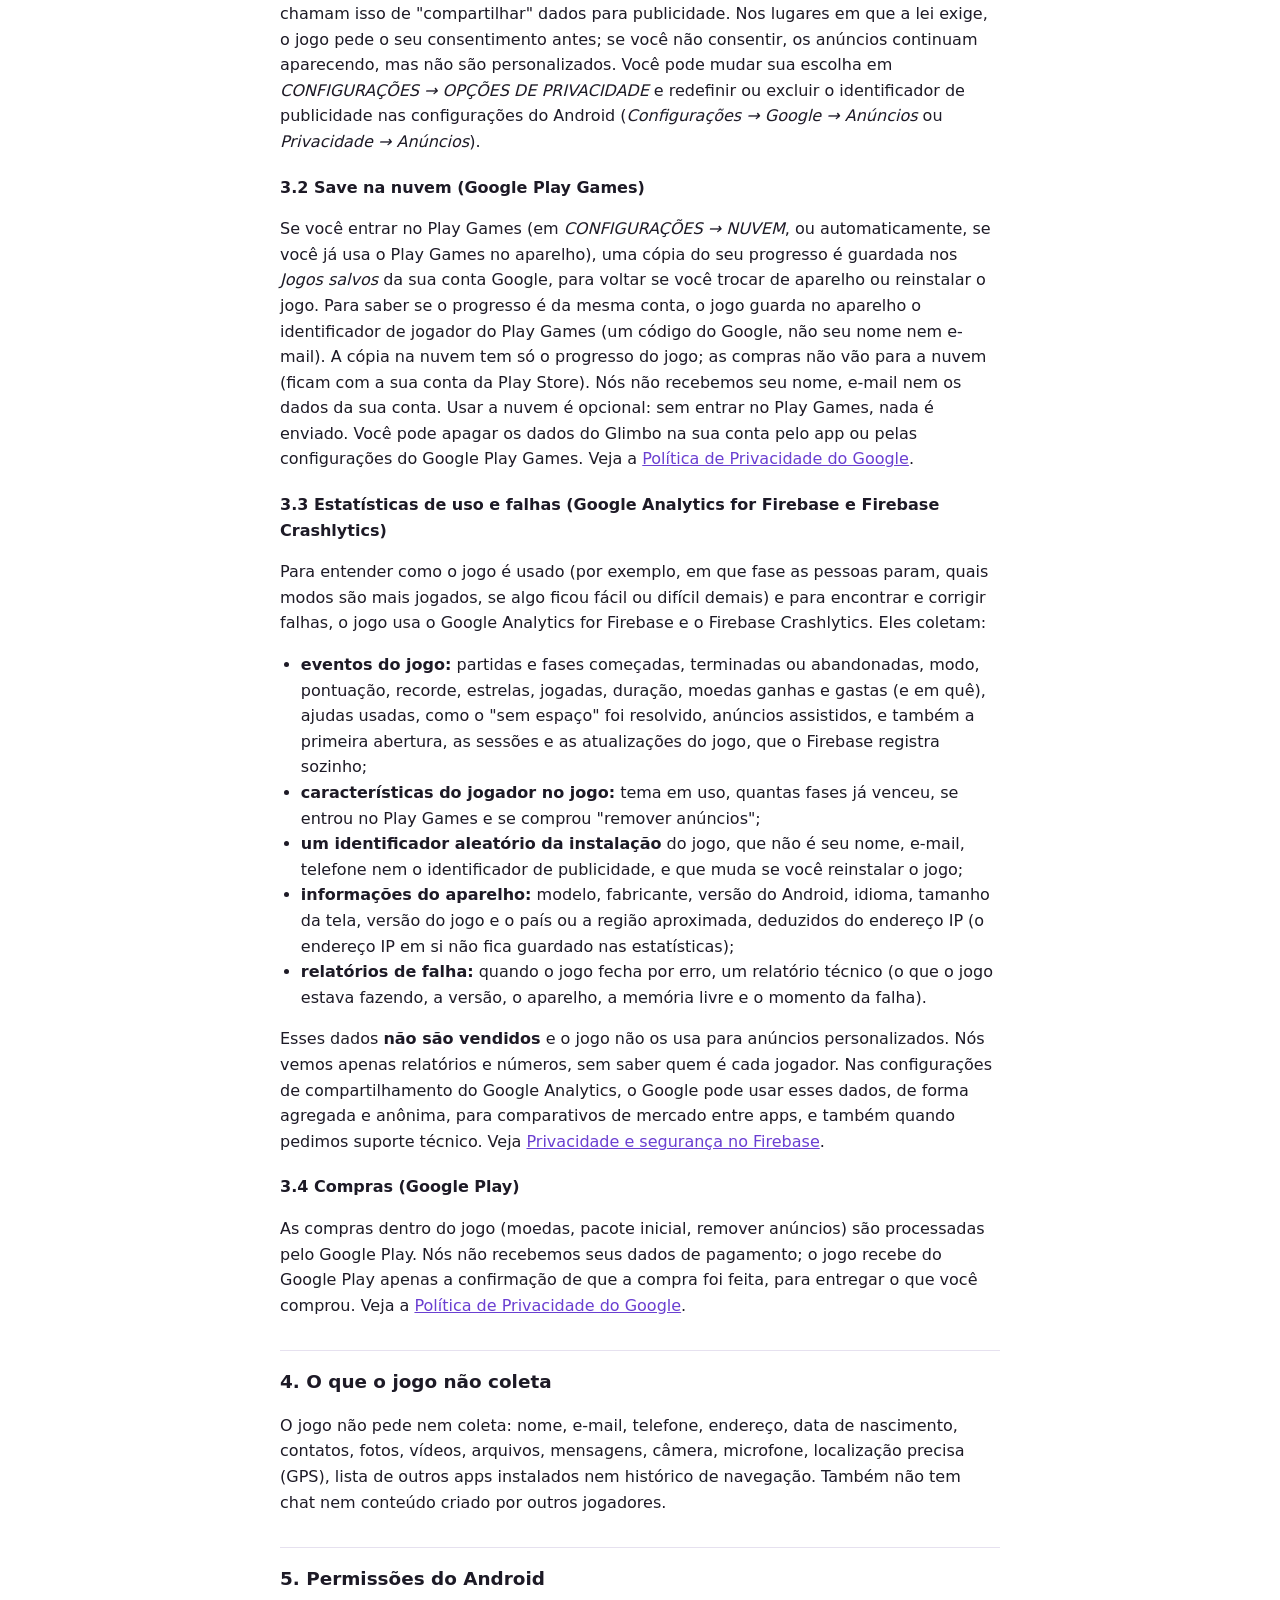
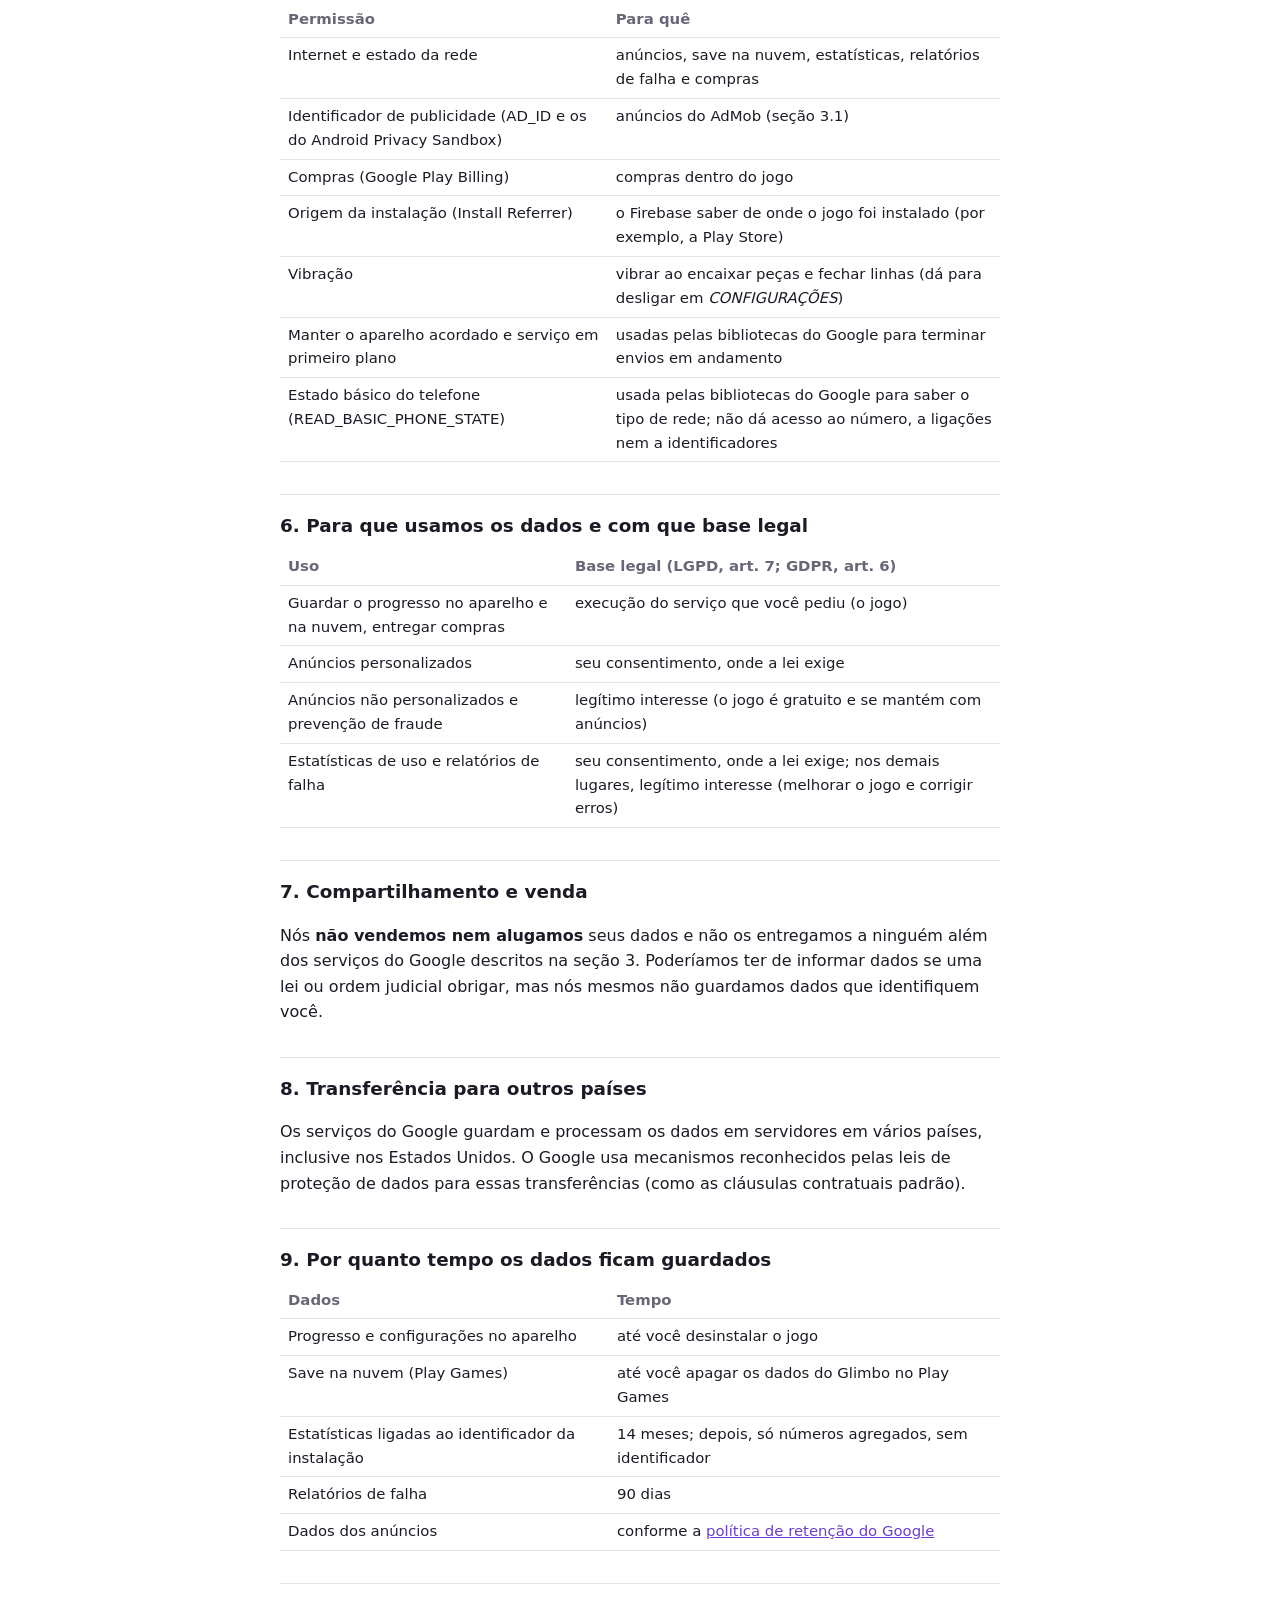
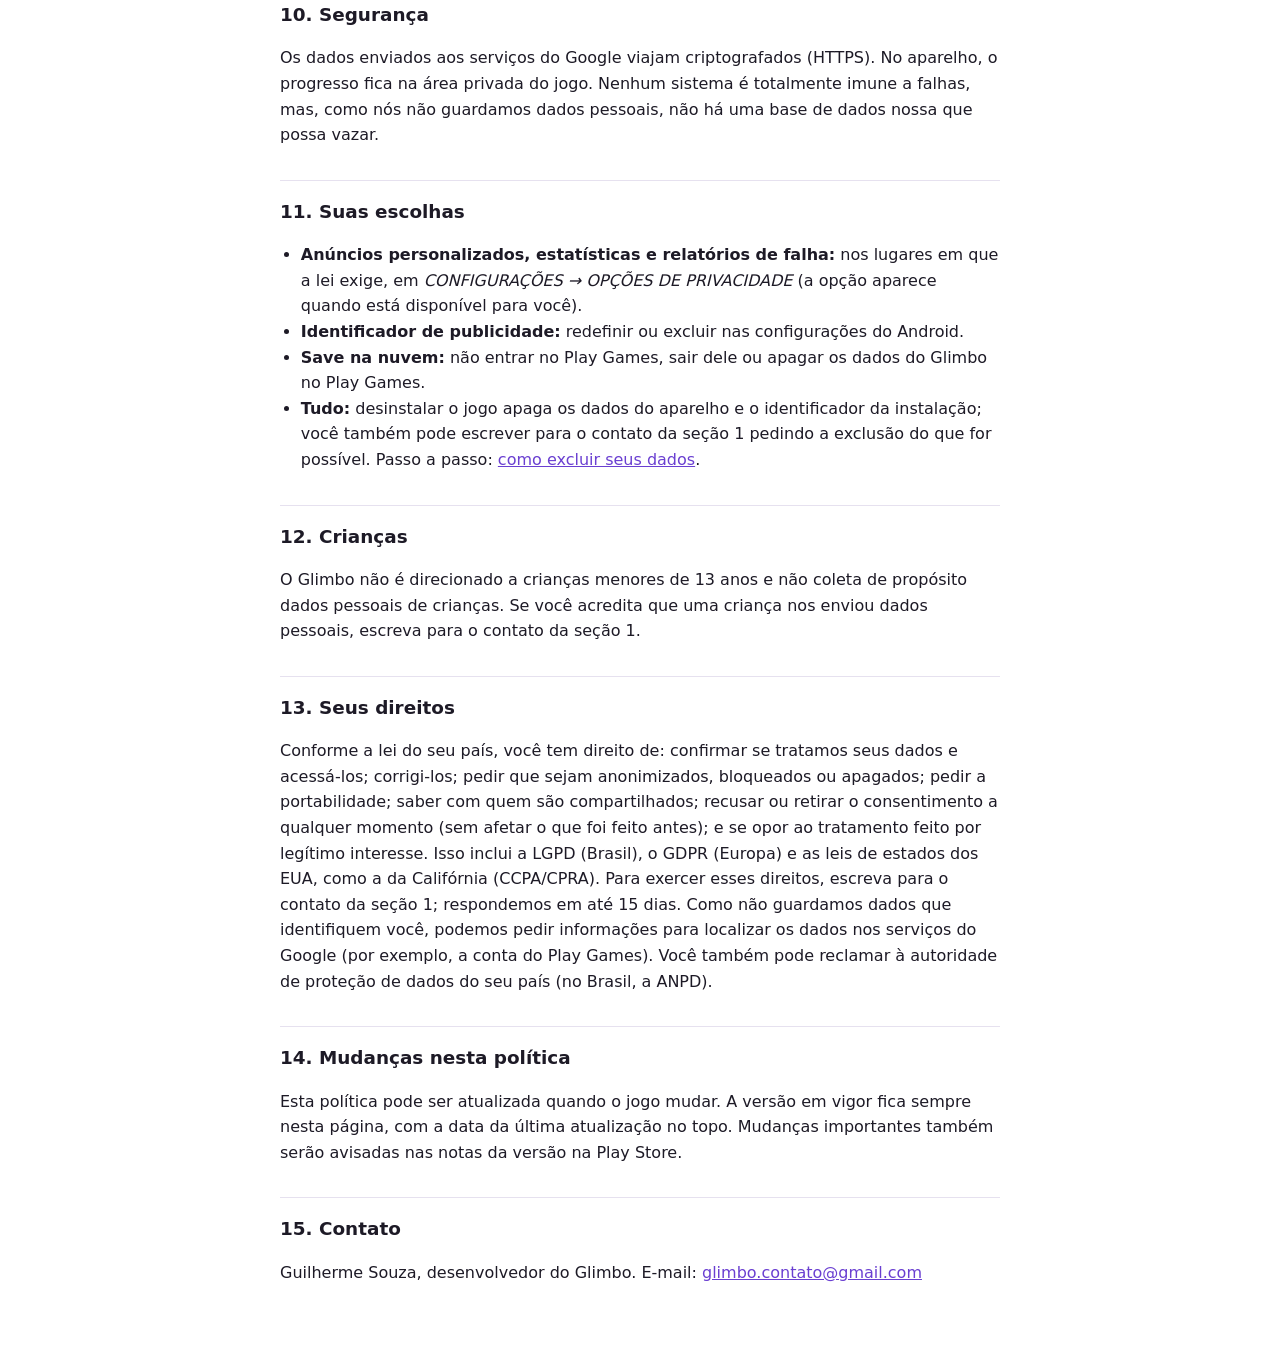
==== commit 999b58ce: "Página de exclusão de dados (4 idiomas), com link na política Co-Authored-By: Claude Opus 5.5 <norep" ====
--- a/index.html
+++ b/index.html
@@ -163,7 +163,8 @@
   <li><strong>Identificador de publicidade:</strong> redefinir ou excluir nas configurações do Android.</li>
   <li><strong>Save na nuvem:</strong> não entrar no Play Games, sair dele ou apagar os dados do Glimbo no Play Games.</li>
   <li><strong>Tudo:</strong> desinstalar o jogo apaga os dados do aparelho e o identificador da instalação; você também
-  pode escrever para o contato da seção 1 pedindo a exclusão do que for possível.</li>
+  pode escrever para o contato da seção 1 pedindo a exclusão do que for possível. Passo a passo:
+  <a href="exclusao.html">como excluir seus dados</a>.</li>
 </ul>
 
 <h2>12. Crianças</h2>
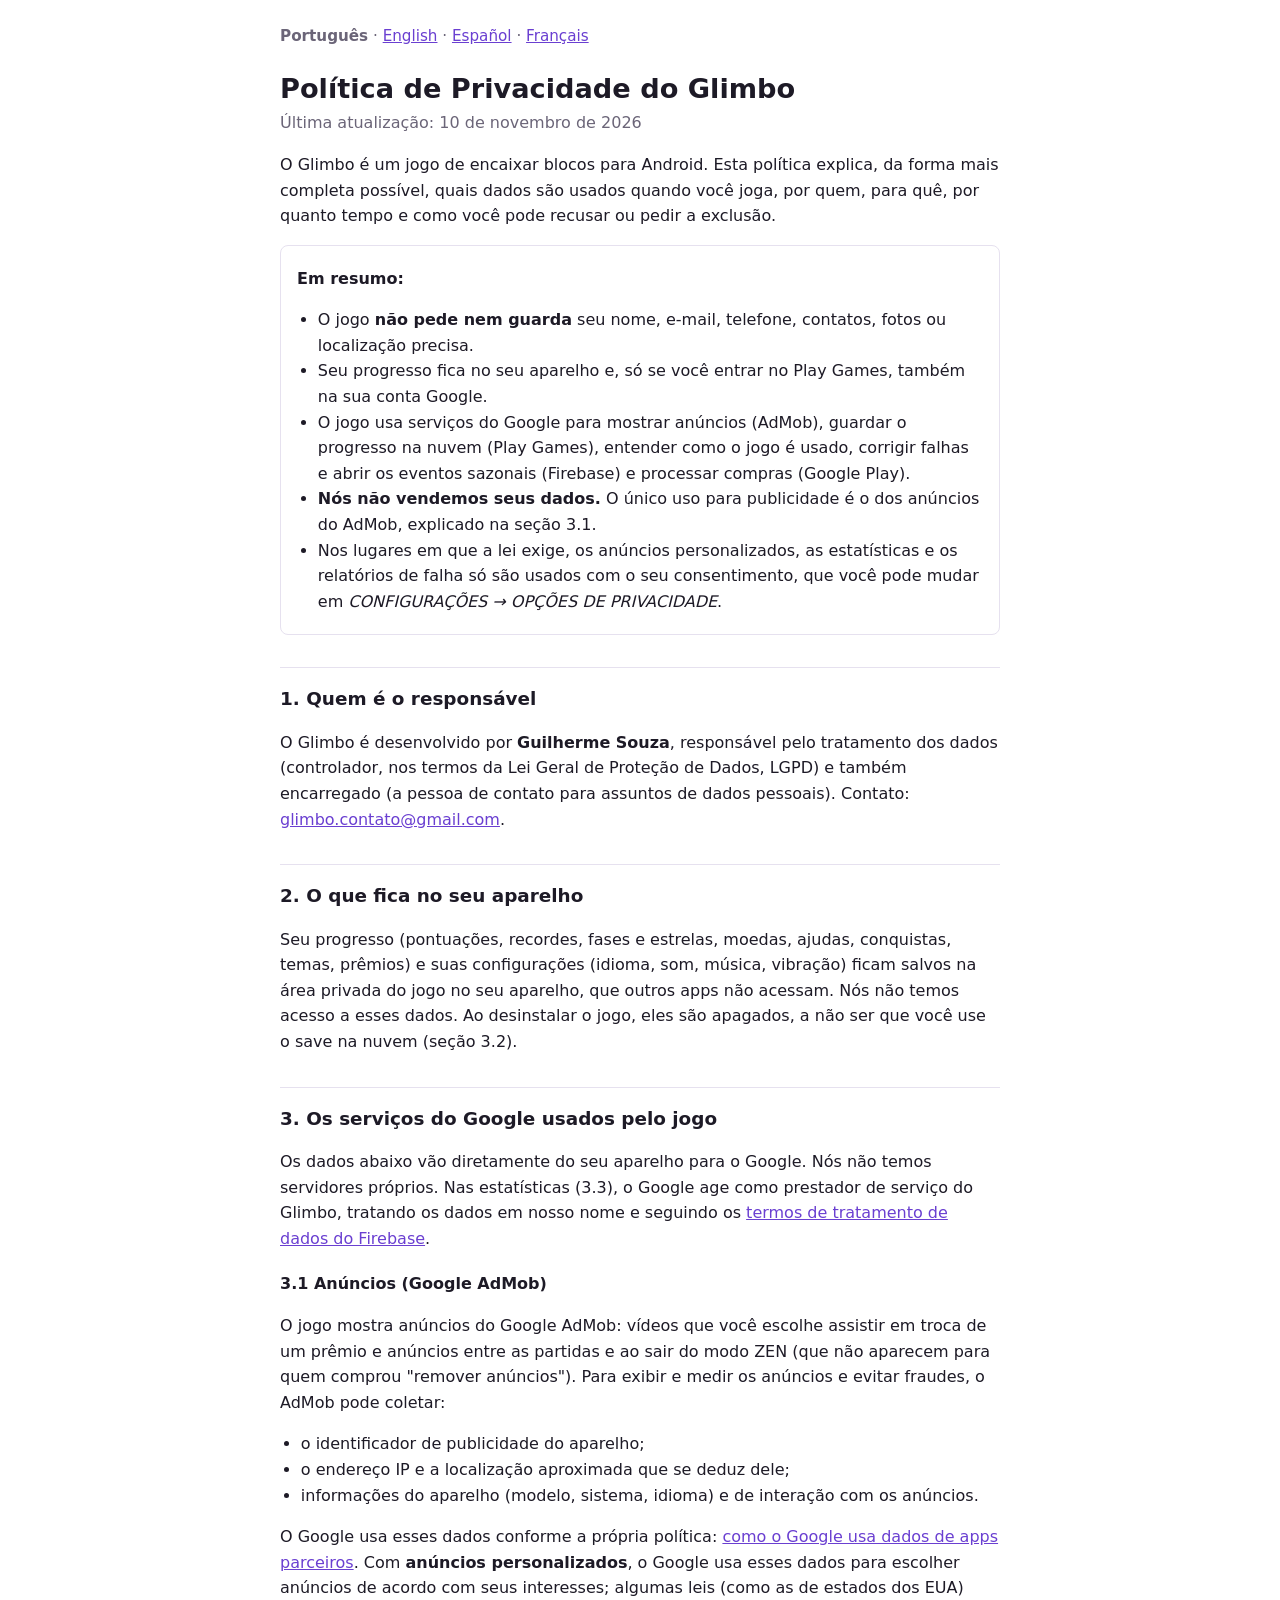
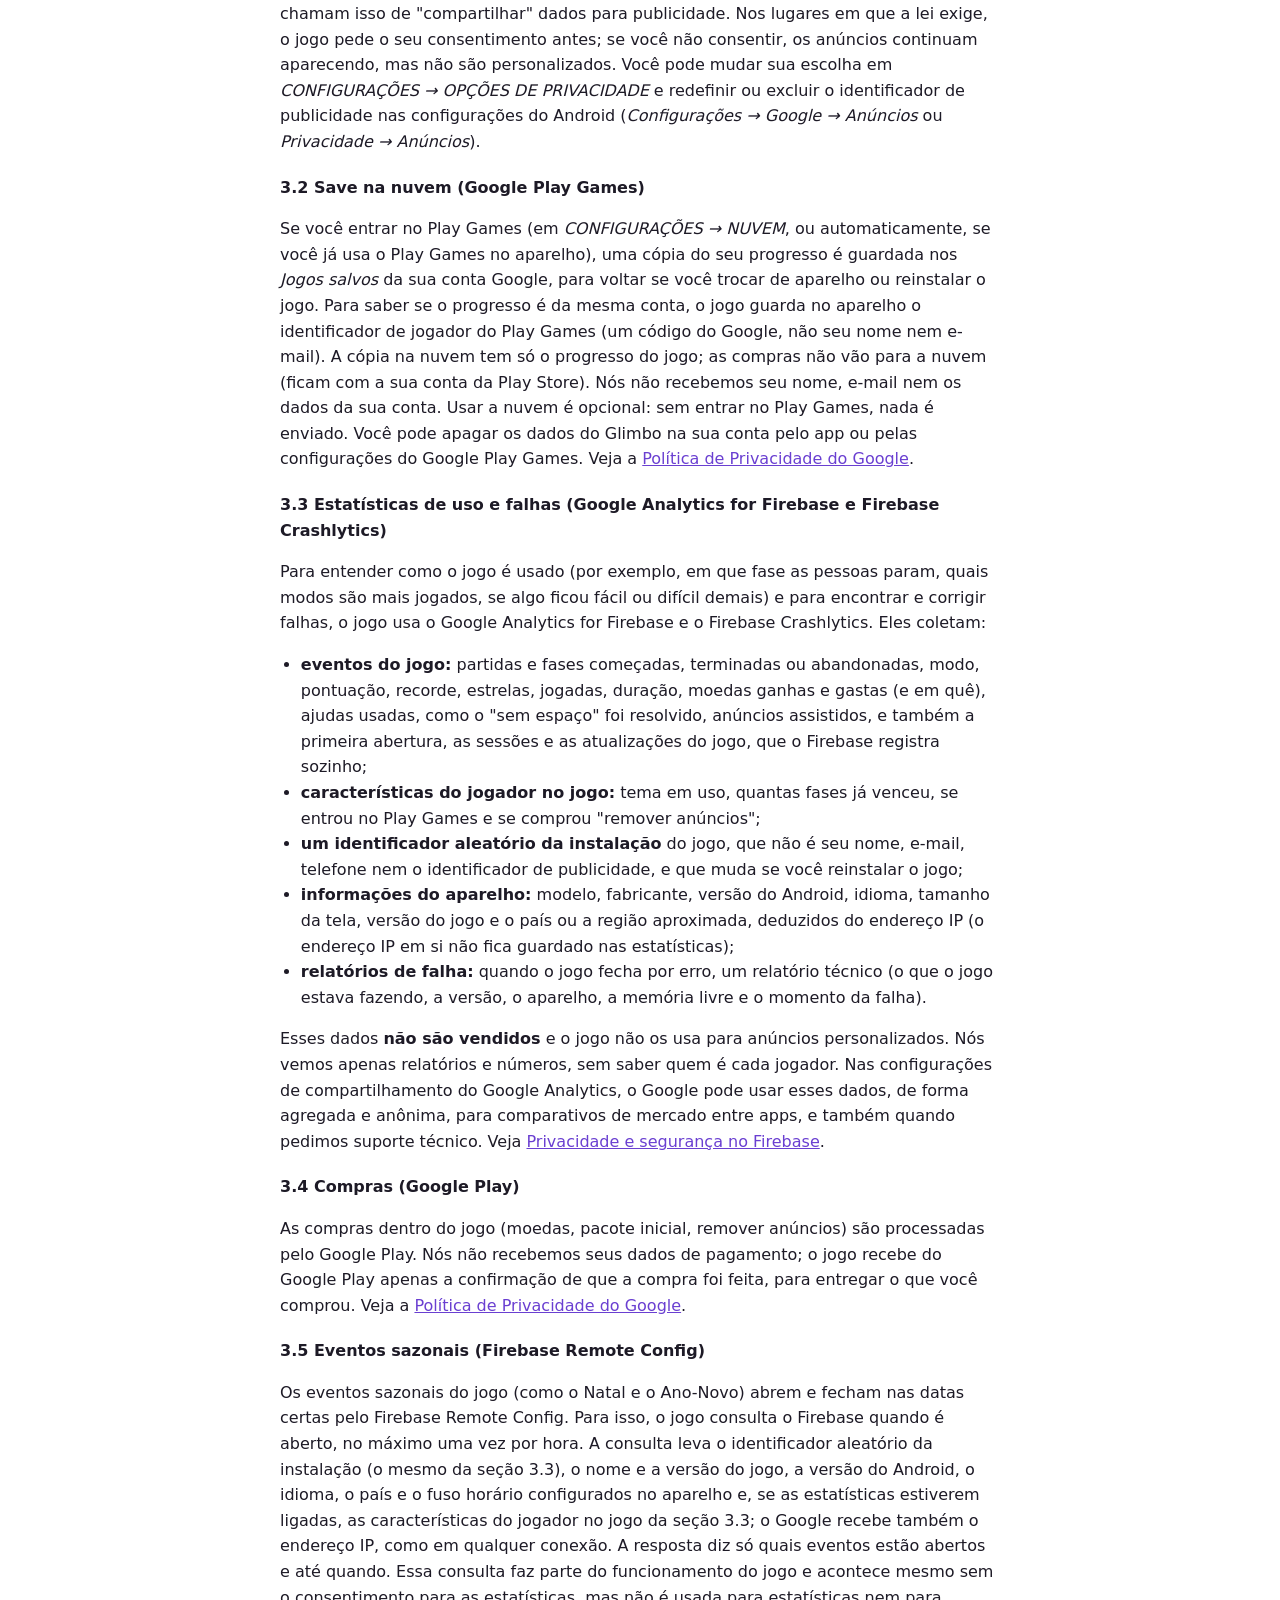
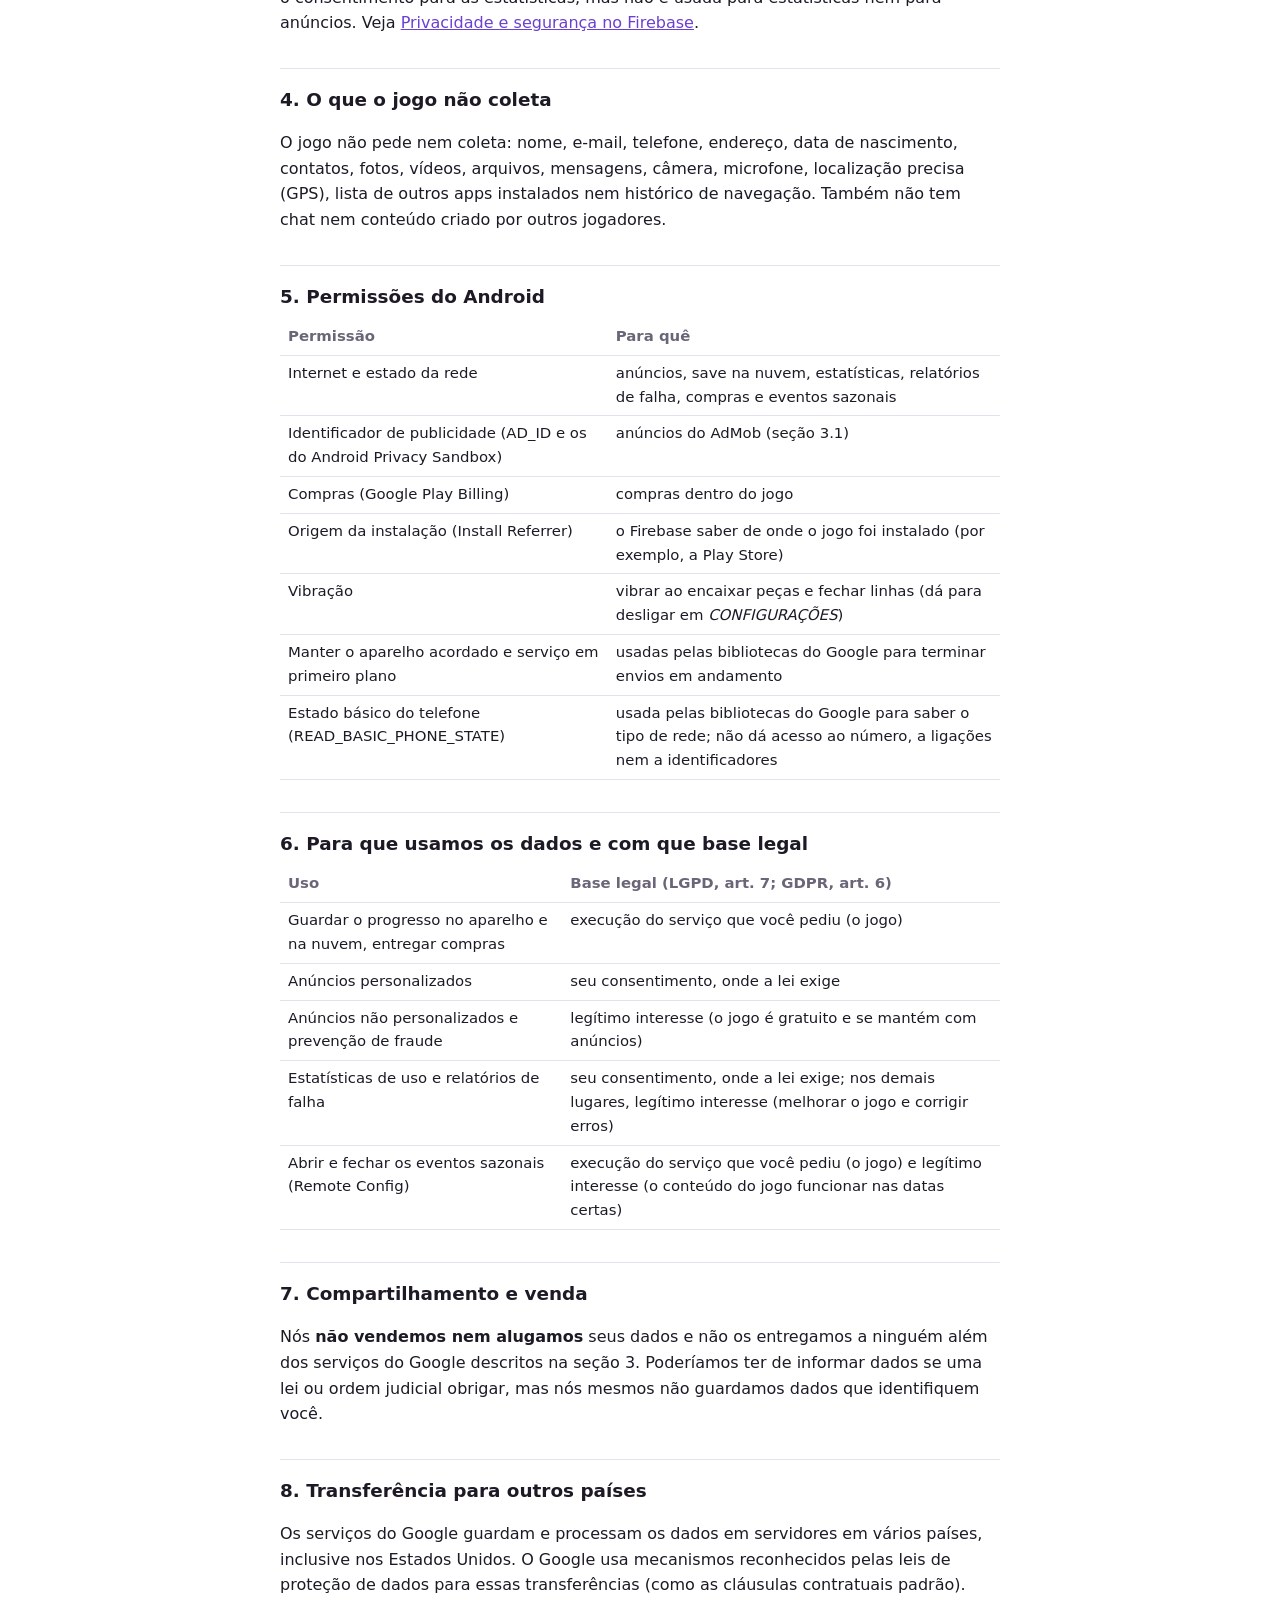
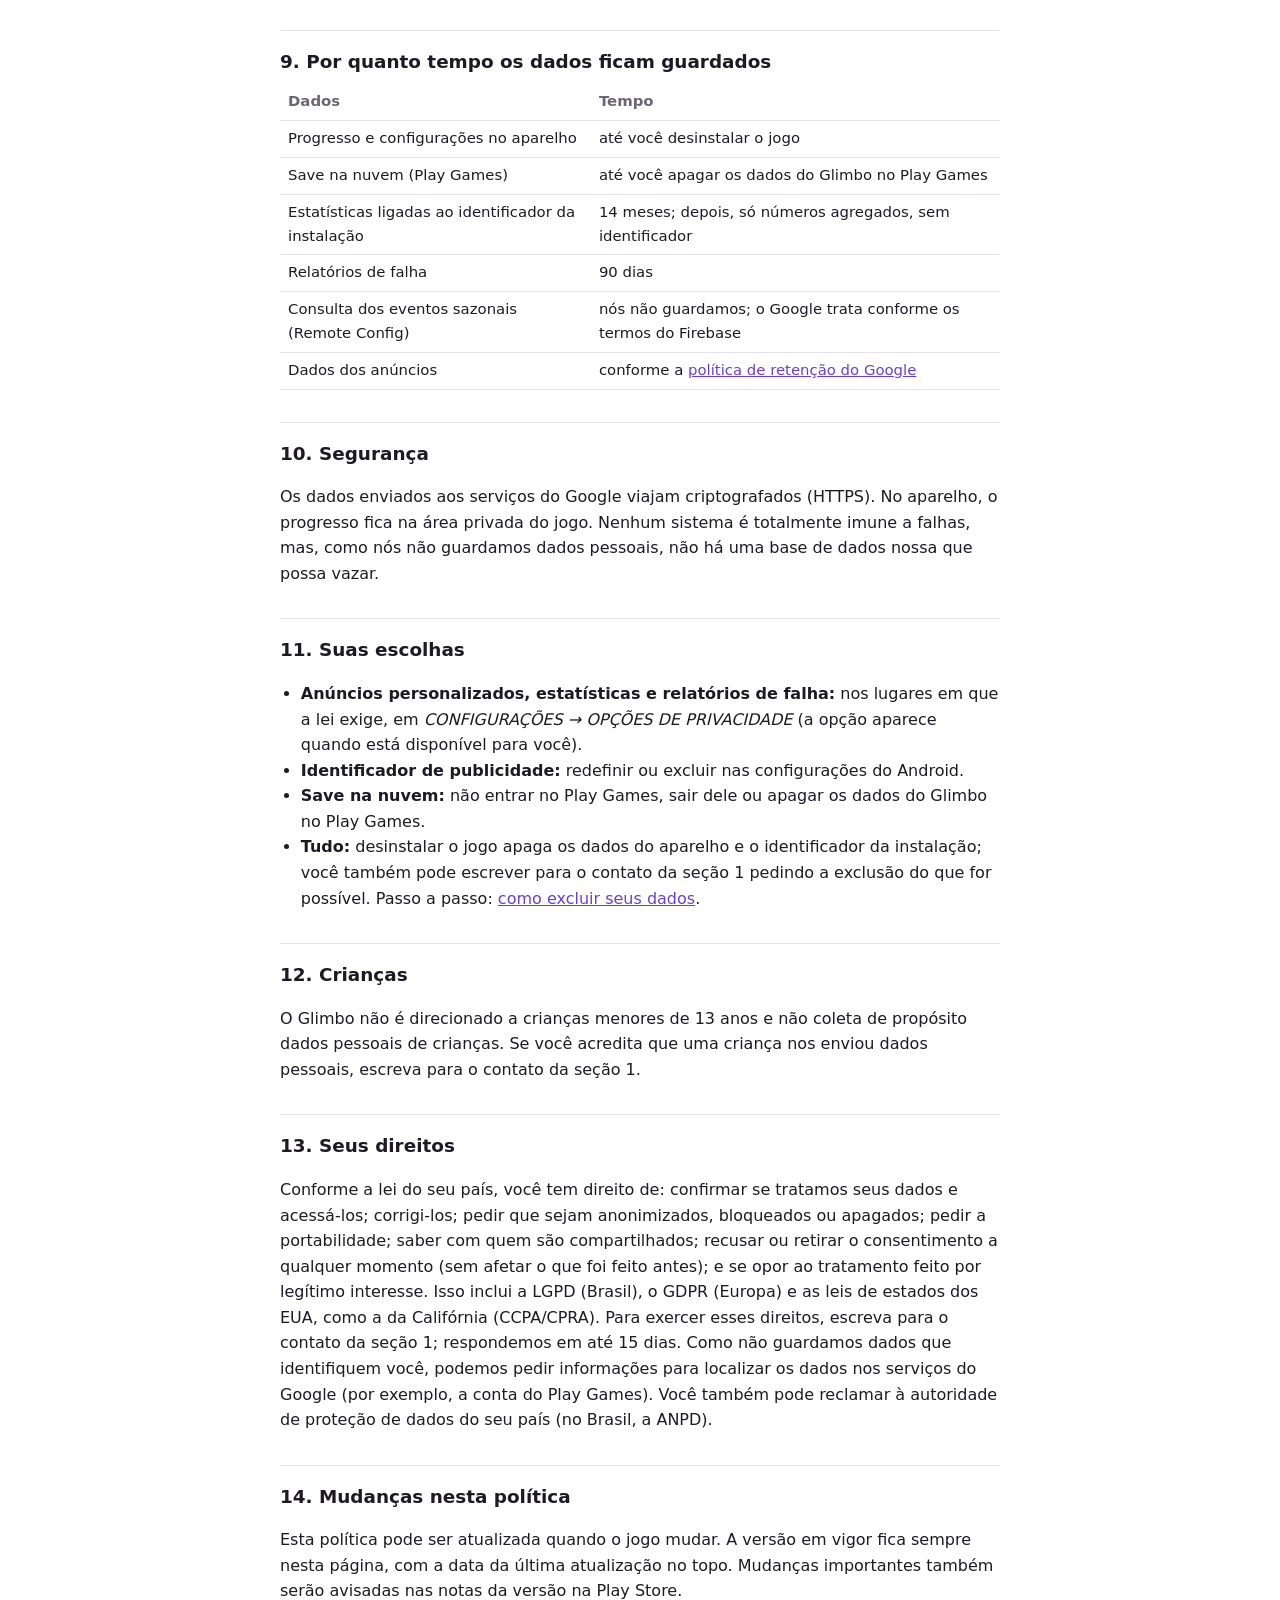
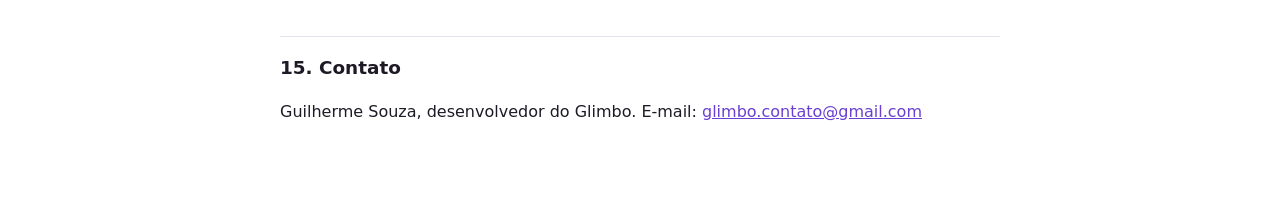
==== commit 5c40d8f2: "Política: eventos sazonais pelo Firebase Remote Config (seção 3.5, base legal, guarda, permissões), " ====
--- a/index.html
+++ b/index.html
@@ -11,7 +11,7 @@
 <nav class="langs"><b>Português</b> · <a href="en.html">English</a> · <a href="es.html">Español</a> · <a href="fr.html">Français</a></nav>
 
 <h1>Política de Privacidade do Glimbo</h1>
-<p class="date">Última atualização: 3 de novembro de 2026</p>
+<p class="date">Última atualização: 10 de novembro de 2026</p>
 
 <p>O Glimbo é um jogo de encaixar blocos para Android. Esta política explica, da forma mais completa possível, quais
 dados são usados quando você joga, por quem, para quê, por quanto tempo e como você pode recusar ou pedir a exclusão.</p>
@@ -22,7 +22,7 @@
   <li>O jogo <strong>não pede nem guarda</strong> seu nome, e-mail, telefone, contatos, fotos ou localização precisa.</li>
   <li>Seu progresso fica no seu aparelho e, só se você entrar no Play Games, também na sua conta Google.</li>
   <li>O jogo usa serviços do Google para mostrar anúncios (AdMob), guardar o progresso na nuvem (Play Games), entender
-  como o jogo é usado e corrigir falhas (Firebase) e processar compras (Google Play).</li>
+  como o jogo é usado, corrigir falhas e abrir os eventos sazonais (Firebase) e processar compras (Google Play).</li>
   <li><strong>Nós não vendemos seus dados.</strong> O único uso para publicidade é o dos anúncios do AdMob, explicado
   na seção 3.1.</li>
   <li>Nos lugares em que a lei exige, os anúncios personalizados, as estatísticas e os relatórios de falha só são usados
@@ -48,7 +48,7 @@
 
 <h3>3.1 Anúncios (Google AdMob)</h3>
 <p>O jogo mostra anúncios do Google AdMob: vídeos que você escolhe assistir em troca de um prêmio e anúncios entre as
-partidas (que não aparecem para quem comprou "remover anúncios"). Para exibir e medir os anúncios e evitar fraudes, o
+partidas e ao sair do modo ZEN (que não aparecem para quem comprou "remover anúncios"). Para exibir e medir os anúncios e evitar fraudes, o
 AdMob pode coletar:</p>
 <ul>
   <li>o identificador de publicidade do aparelho;</li>
@@ -105,6 +105,16 @@
 entregar o que você comprou. Veja a <a href="https://policies.google.com/privacy">Política de Privacidade do
 Google</a>.</p>
 
+<h3>3.5 Eventos sazonais (Firebase Remote Config)</h3>
+<p>Os eventos sazonais do jogo (como o Natal e o Ano-Novo) abrem e fecham nas datas certas pelo Firebase Remote
+Config. Para isso, o jogo consulta o Firebase quando é aberto, no máximo uma vez por hora. A consulta leva o
+identificador aleatório da instalação (o mesmo da seção 3.3), o nome e a versão do jogo, a versão do Android, o idioma,
+o país e o fuso horário configurados no aparelho e, se as estatísticas estiverem ligadas, as características do jogador
+no jogo da seção 3.3; o Google recebe também o endereço IP, como em qualquer conexão. A resposta diz só quais eventos
+estão abertos e até quando. Essa consulta faz parte do funcionamento do jogo e acontece mesmo sem o consentimento para
+as estatísticas, mas não é usada para estatísticas nem para anúncios. Veja <a href="https://firebase.google.com/support/privacy">Privacidade e segurança no
+Firebase</a>.</p>
+
 <h2>4. O que o jogo não coleta</h2>
 <p>O jogo não pede nem coleta: nome, e-mail, telefone, endereço, data de nascimento, contatos, fotos, vídeos, arquivos,
 mensagens, câmera, microfone, localização precisa (GPS), lista de outros apps instalados nem histórico de navegação.
@@ -113,7 +123,7 @@
 <h2>5. Permissões do Android</h2>
 <div class="table"><table>
 <tr><th>Permissão</th><th>Para quê</th></tr>
-<tr><td>Internet e estado da rede</td><td>anúncios, save na nuvem, estatísticas, relatórios de falha e compras</td></tr>
+<tr><td>Internet e estado da rede</td><td>anúncios, save na nuvem, estatísticas, relatórios de falha, compras e eventos sazonais</td></tr>
 <tr><td>Identificador de publicidade (AD_ID e os do Android Privacy Sandbox)</td><td>anúncios do AdMob (seção 3.1)</td></tr>
 <tr><td>Compras (Google Play Billing)</td><td>compras dentro do jogo</td></tr>
 <tr><td>Origem da instalação (Install Referrer)</td><td>o Firebase saber de onde o jogo foi instalado (por exemplo, a Play Store)</td></tr>
@@ -129,6 +139,7 @@
 <tr><td>Anúncios personalizados</td><td>seu consentimento, onde a lei exige</td></tr>
 <tr><td>Anúncios não personalizados e prevenção de fraude</td><td>legítimo interesse (o jogo é gratuito e se mantém com anúncios)</td></tr>
 <tr><td>Estatísticas de uso e relatórios de falha</td><td>seu consentimento, onde a lei exige; nos demais lugares, legítimo interesse (melhorar o jogo e corrigir erros)</td></tr>
+<tr><td>Abrir e fechar os eventos sazonais (Remote Config)</td><td>execução do serviço que você pediu (o jogo) e legítimo interesse (o conteúdo do jogo funcionar nas datas certas)</td></tr>
 </table></div>
 
 <h2>7. Compartilhamento e venda</h2>
@@ -148,6 +159,7 @@
 <tr><td>Save na nuvem (Play Games)</td><td>até você apagar os dados do Glimbo no Play Games</td></tr>
 <tr><td>Estatísticas ligadas ao identificador da instalação</td><td>14 meses; depois, só números agregados, sem identificador</td></tr>
 <tr><td>Relatórios de falha</td><td>90 dias</td></tr>
+<tr><td>Consulta dos eventos sazonais (Remote Config)</td><td>nós não guardamos; o Google trata conforme os termos do Firebase</td></tr>
 <tr><td>Dados dos anúncios</td><td>conforme a <a href="https://policies.google.com/technologies/retention">política de retenção do Google</a></td></tr>
 </table></div>
 
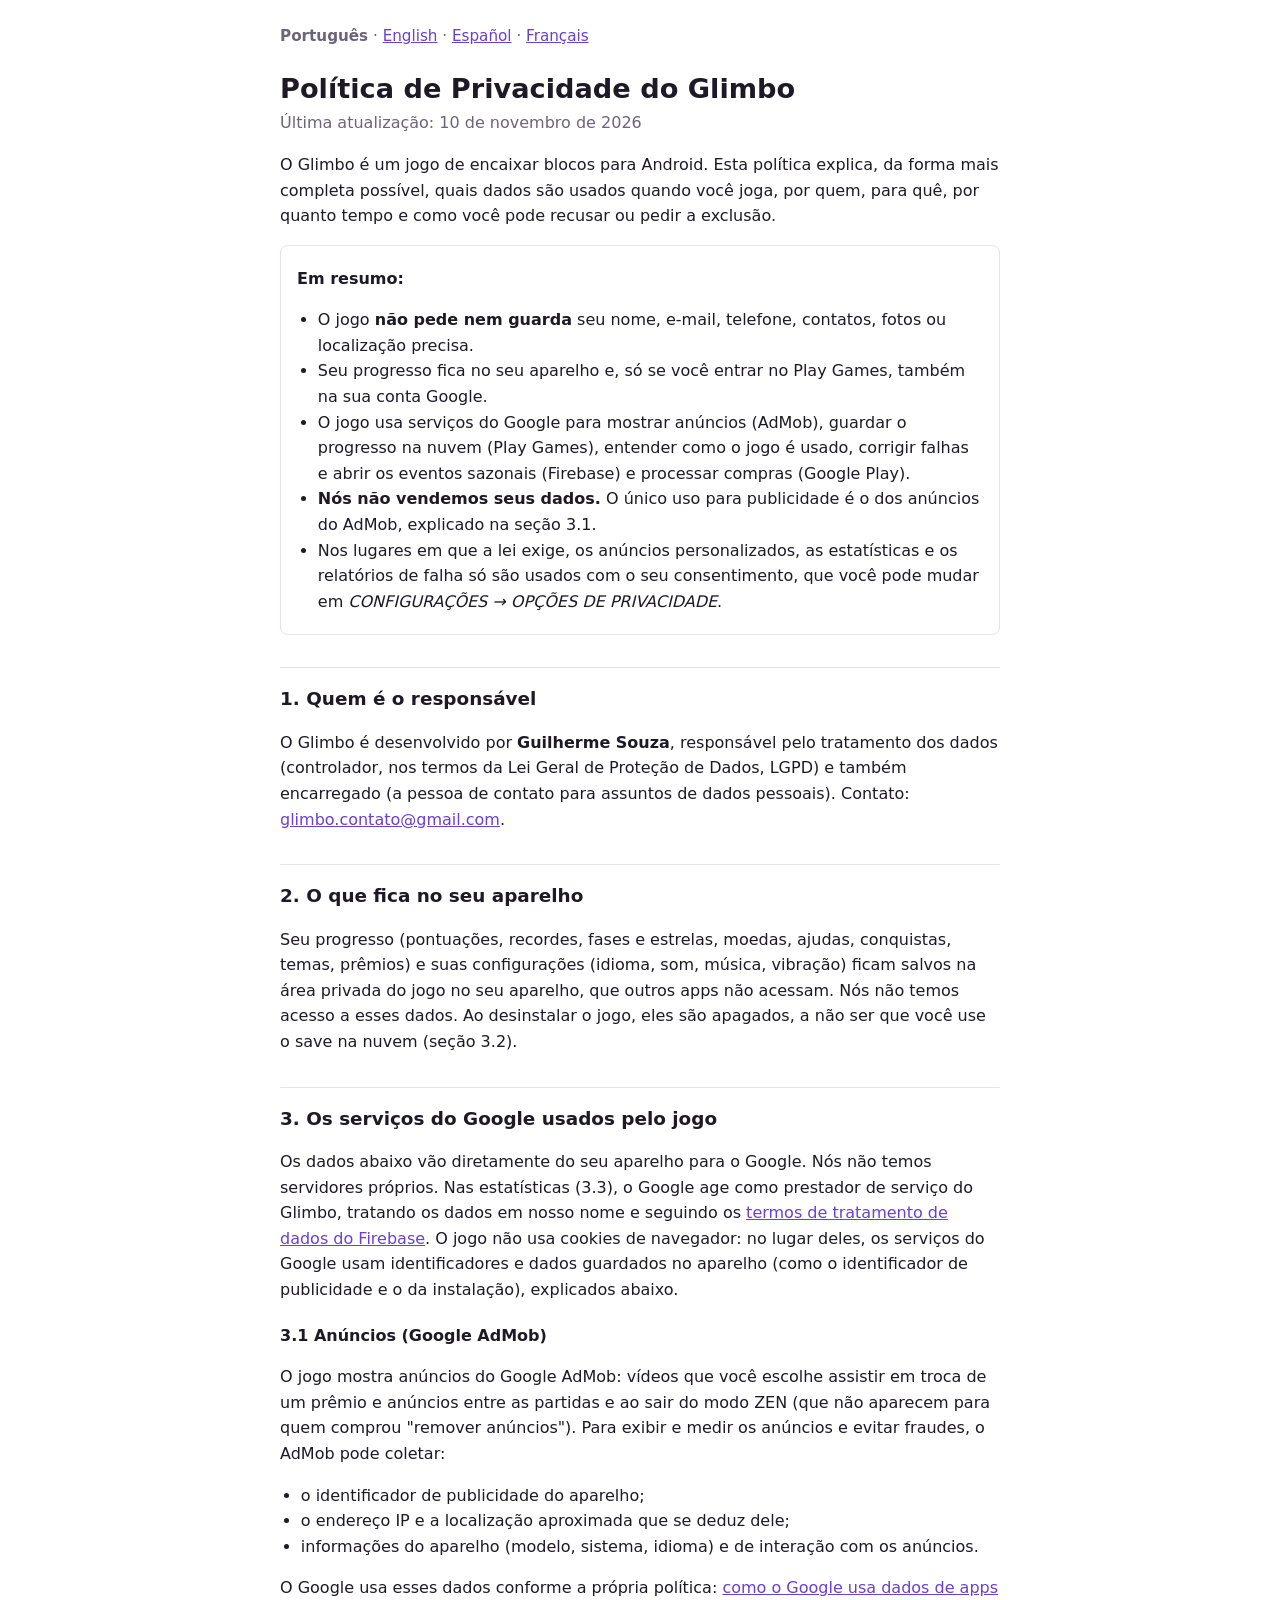
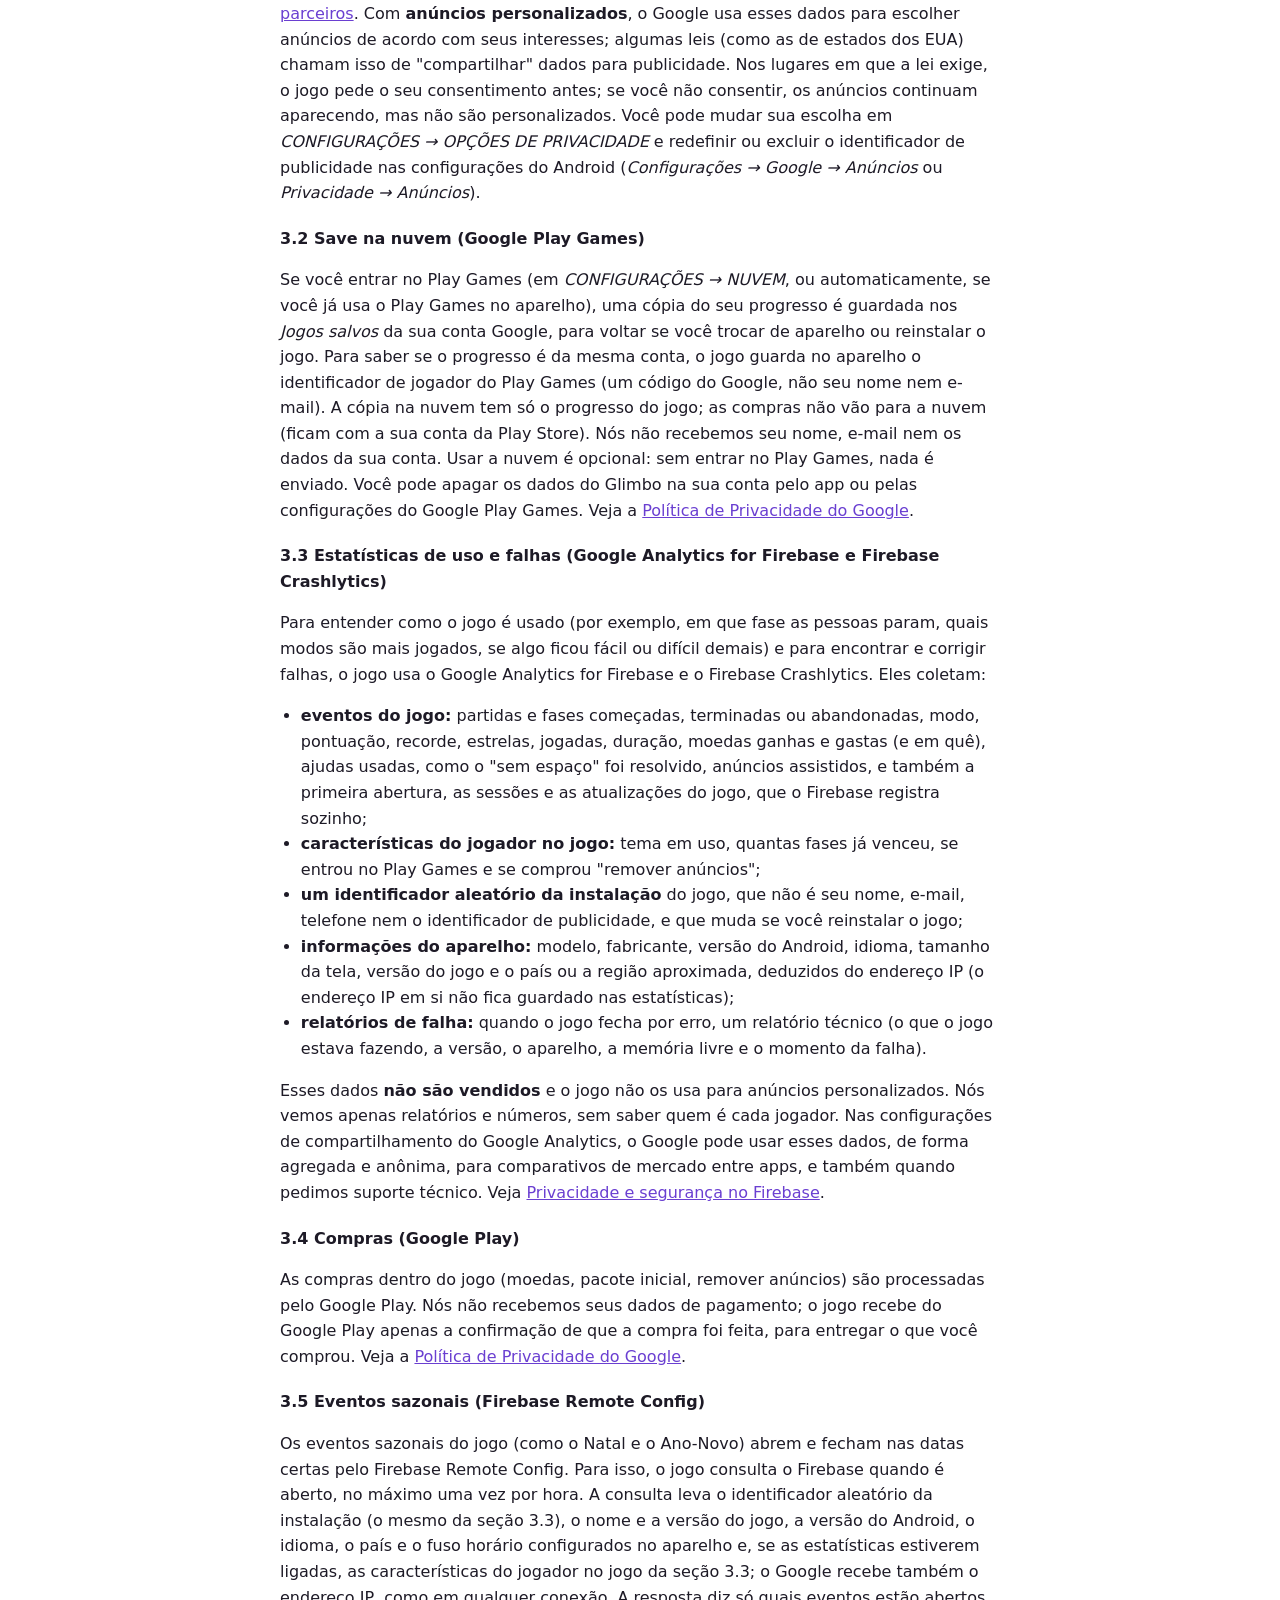
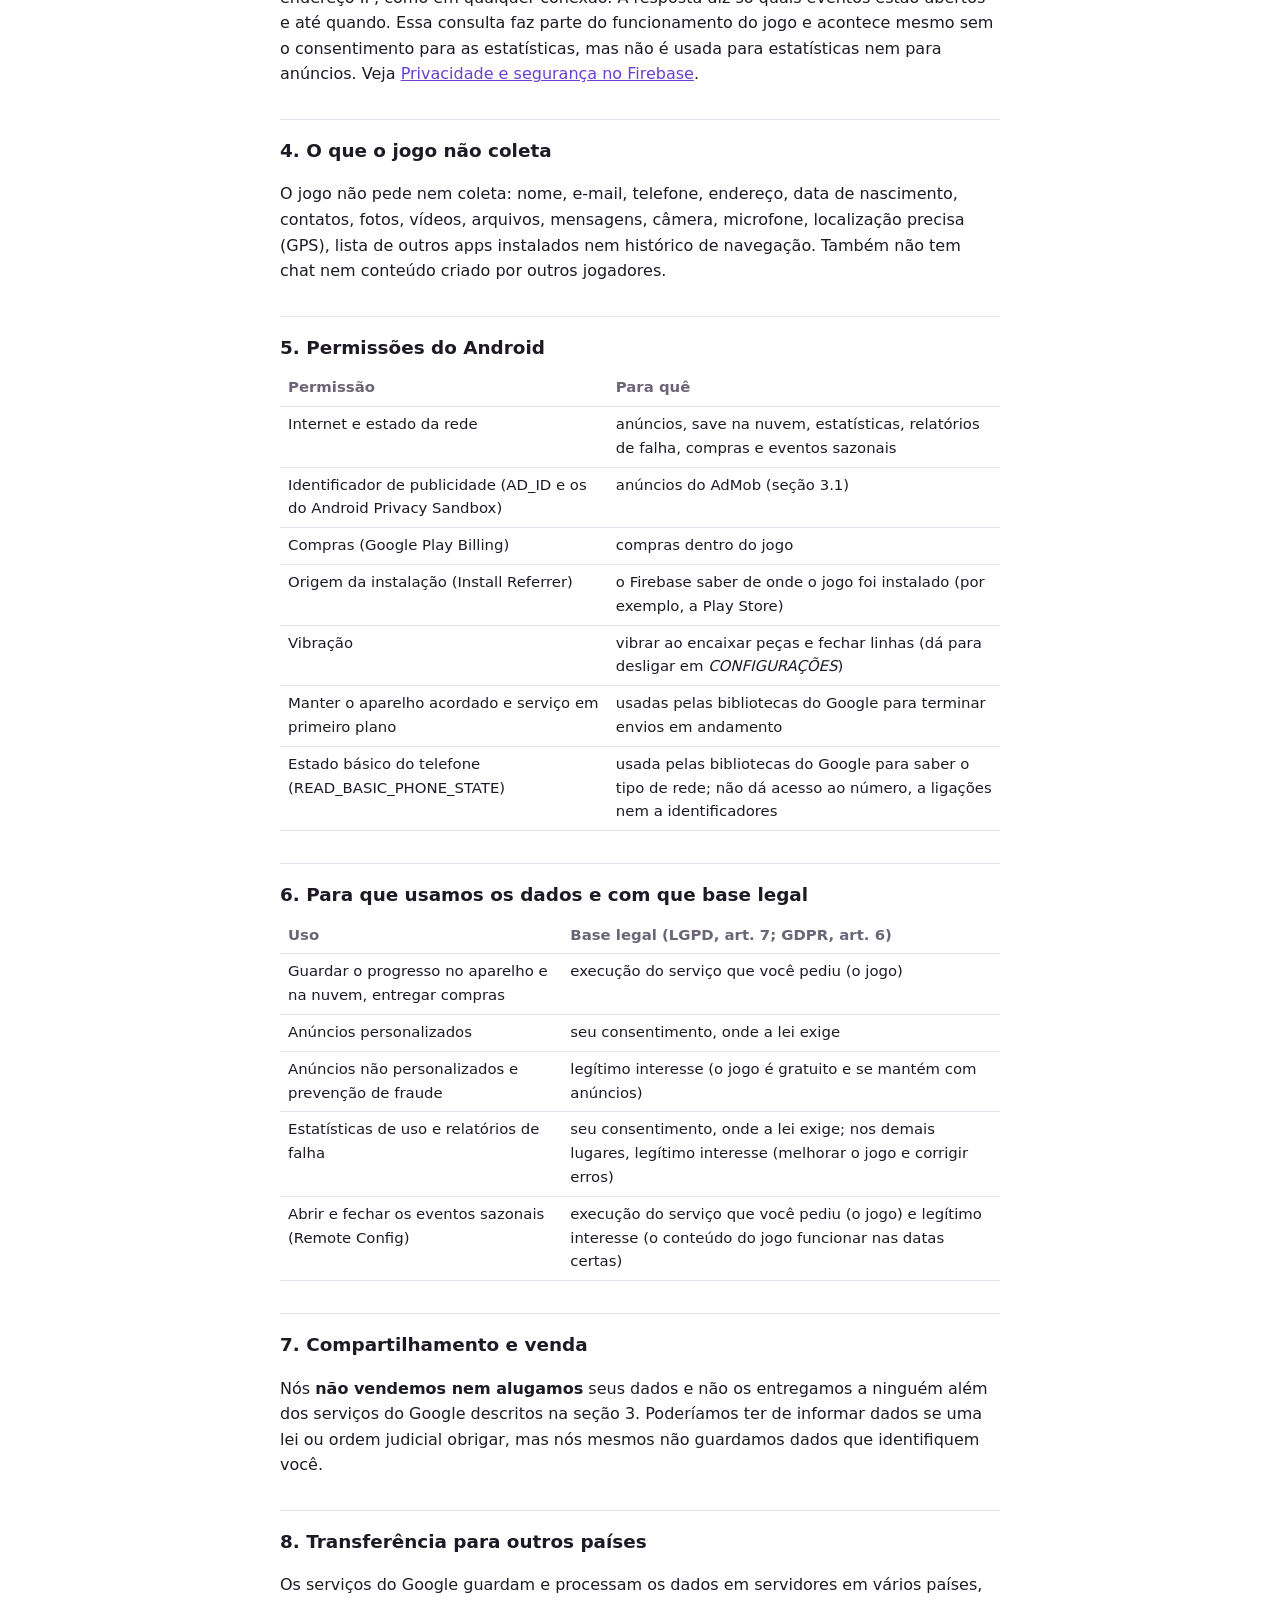
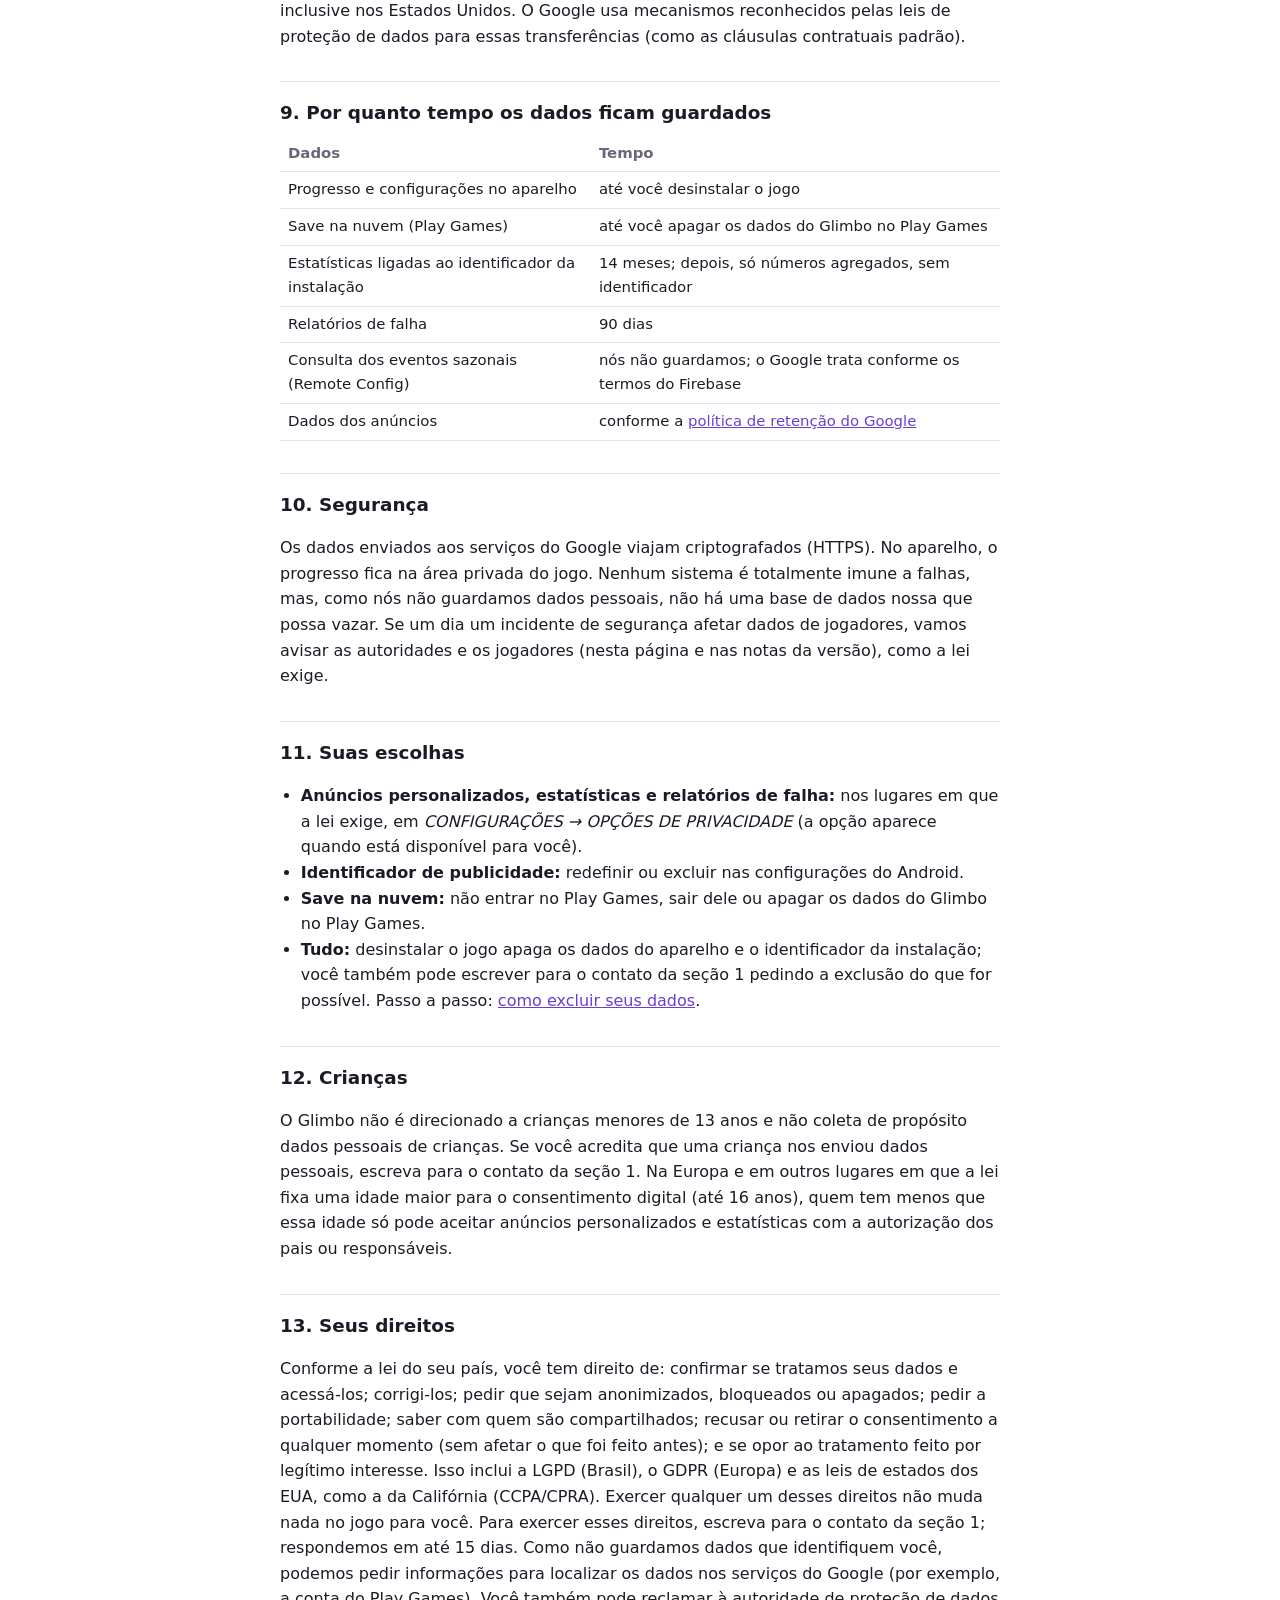
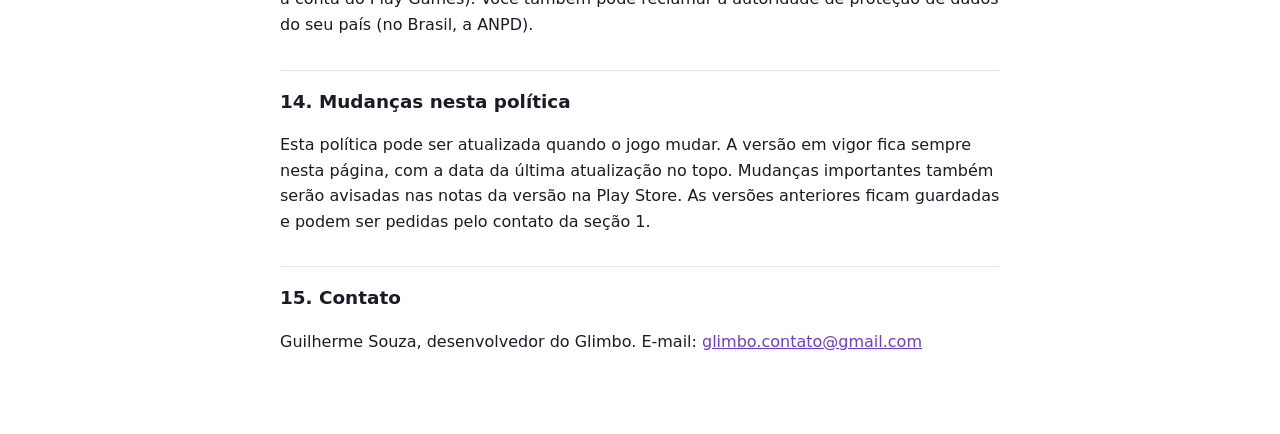
==== commit 9721b632: "Política: cookies e tecnologias parecidas, aviso de incidente de segurança, idade do consentimento d" ====
--- a/index.html
+++ b/index.html
@@ -44,7 +44,7 @@
 <h2>3. Os serviços do Google usados pelo jogo</h2>
 <p>Os dados abaixo vão diretamente do seu aparelho para o Google. Nós não temos servidores próprios. Nas estatísticas
 (3.3), o Google age como prestador de serviço do Glimbo, tratando os dados em nosso nome e seguindo os
-<a href="https://firebase.google.com/terms/data-processing-terms">termos de tratamento de dados do Firebase</a>.</p>
+<a href="https://firebase.google.com/terms/data-processing-terms">termos de tratamento de dados do Firebase</a>. O jogo não usa cookies de navegador: no lugar deles, os serviços do Google usam identificadores e dados guardados no aparelho (como o identificador de publicidade e o da instalação), explicados abaixo.</p>
 
 <h3>3.1 Anúncios (Google AdMob)</h3>
 <p>O jogo mostra anúncios do Google AdMob: vídeos que você escolhe assistir em troca de um prêmio e anúncios entre as
@@ -166,7 +166,7 @@
 <h2>10. Segurança</h2>
 <p>Os dados enviados aos serviços do Google viajam criptografados (HTTPS). No aparelho, o progresso fica na área
 privada do jogo. Nenhum sistema é totalmente imune a falhas, mas, como nós não guardamos dados pessoais, não há uma
-base de dados nossa que possa vazar.</p>
+base de dados nossa que possa vazar. Se um dia um incidente de segurança afetar dados de jogadores, vamos avisar as autoridades e os jogadores (nesta página e nas notas da versão), como a lei exige.</p>
 
 <h2>11. Suas escolhas</h2>
 <ul>
@@ -181,21 +181,21 @@
 
 <h2>12. Crianças</h2>
 <p>O Glimbo não é direcionado a crianças menores de 13 anos e não coleta de propósito dados pessoais de crianças. Se
-você acredita que uma criança nos enviou dados pessoais, escreva para o contato da seção 1.</p>
+você acredita que uma criança nos enviou dados pessoais, escreva para o contato da seção 1. Na Europa e em outros lugares em que a lei fixa uma idade maior para o consentimento digital (até 16 anos), quem tem menos que essa idade só pode aceitar anúncios personalizados e estatísticas com a autorização dos pais ou responsáveis.</p>
 
 <h2>13. Seus direitos</h2>
 <p>Conforme a lei do seu país, você tem direito de: confirmar se tratamos seus dados e acessá-los; corrigi-los; pedir
 que sejam anonimizados, bloqueados ou apagados; pedir a portabilidade; saber com quem são compartilhados; recusar ou
 retirar o consentimento a qualquer momento (sem afetar o que foi feito antes); e se opor ao tratamento feito por
 legítimo interesse. Isso inclui a LGPD (Brasil), o GDPR (Europa) e as leis de estados dos EUA, como a da Califórnia
-(CCPA/CPRA). Para exercer esses direitos, escreva para o contato da seção 1; respondemos em até 15 dias. Como não
+(CCPA/CPRA). Exercer qualquer um desses direitos não muda nada no jogo para você. Para exercer esses direitos, escreva para o contato da seção 1; respondemos em até 15 dias. Como não
 guardamos dados que identifiquem você, podemos pedir informações para localizar os dados nos serviços do Google (por
 exemplo, a conta do Play Games). Você também pode reclamar à autoridade de proteção de dados do seu país (no Brasil, a
 ANPD).</p>
 
 <h2>14. Mudanças nesta política</h2>
 <p>Esta política pode ser atualizada quando o jogo mudar. A versão em vigor fica sempre nesta página, com a data da
-última atualização no topo. Mudanças importantes também serão avisadas nas notas da versão na Play Store.</p>
+última atualização no topo. Mudanças importantes também serão avisadas nas notas da versão na Play Store. As versões anteriores ficam guardadas e podem ser pedidas pelo contato da seção 1.</p>
 
 <h2>15. Contato</h2>
 <p>Guilherme Souza, desenvolvedor do Glimbo. E-mail: <a href="mailto:glimbo.contato@gmail.com">glimbo.contato@gmail.com</a></p>
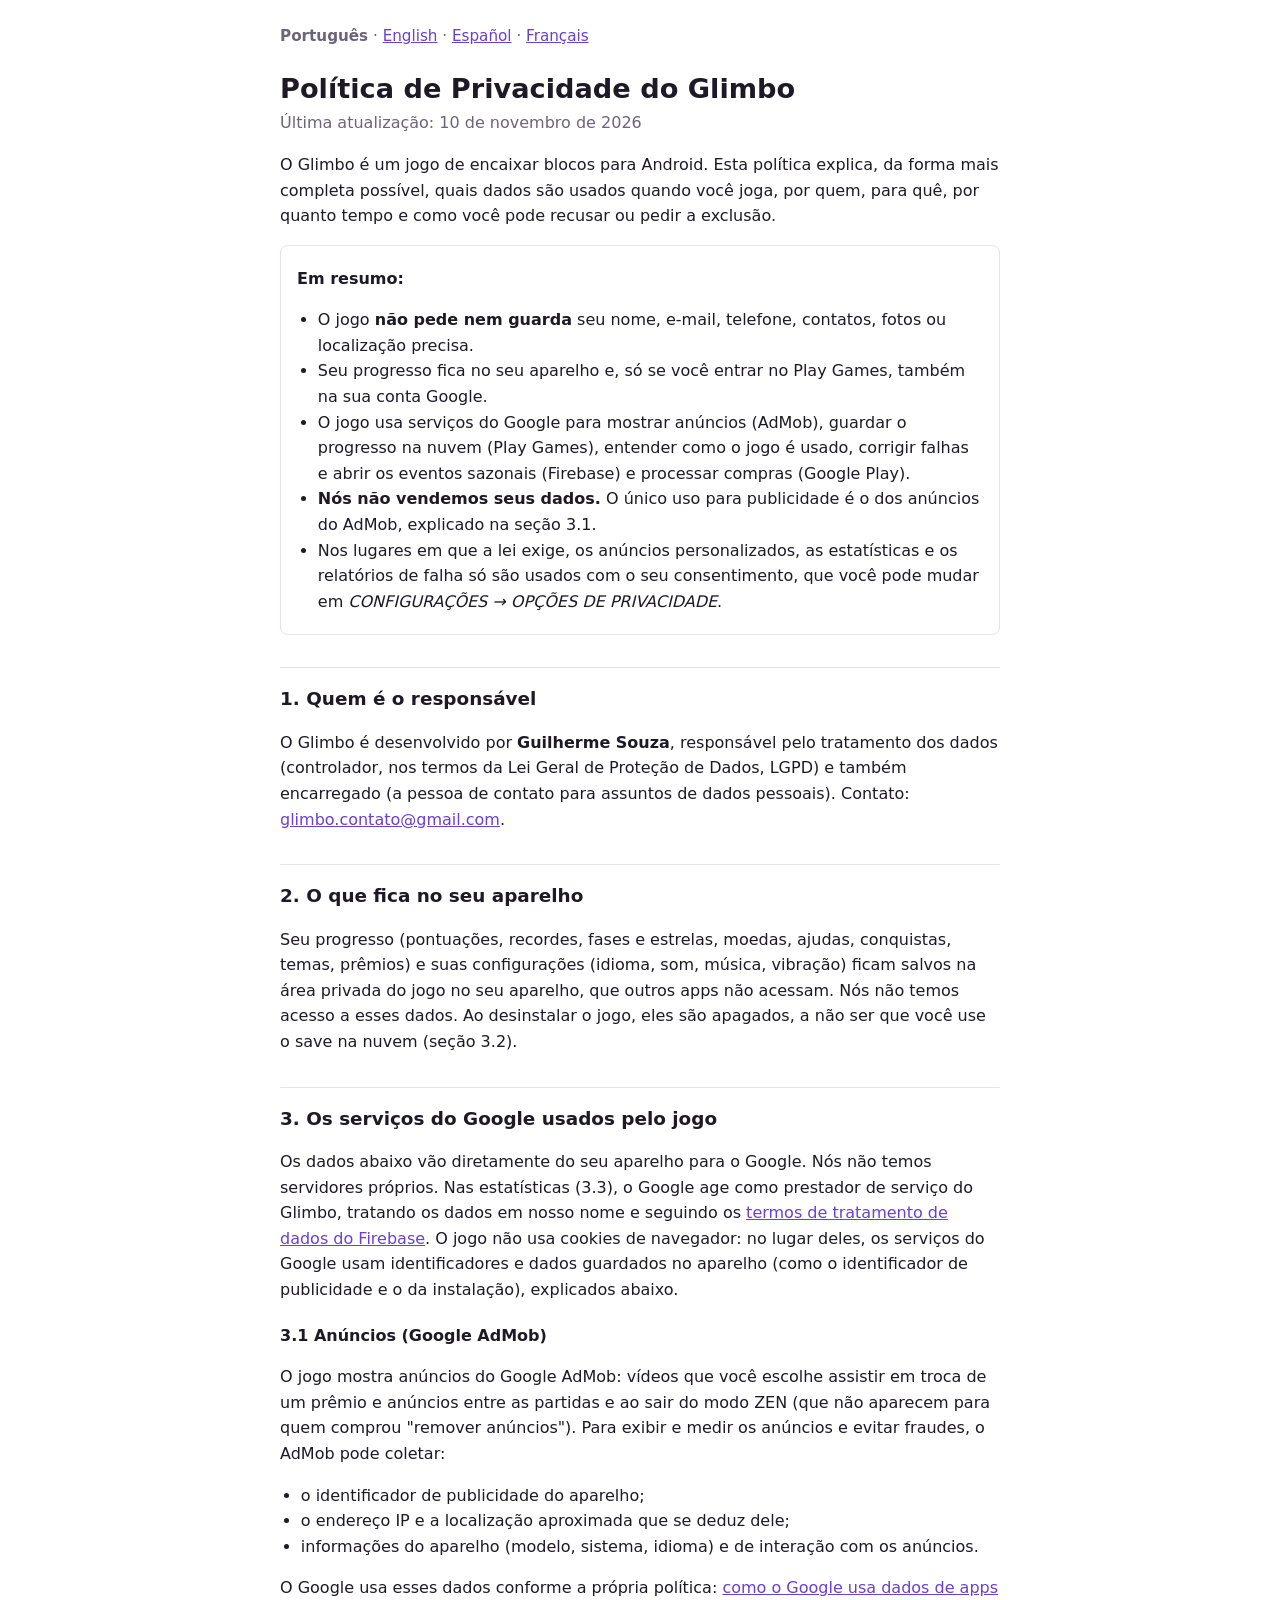
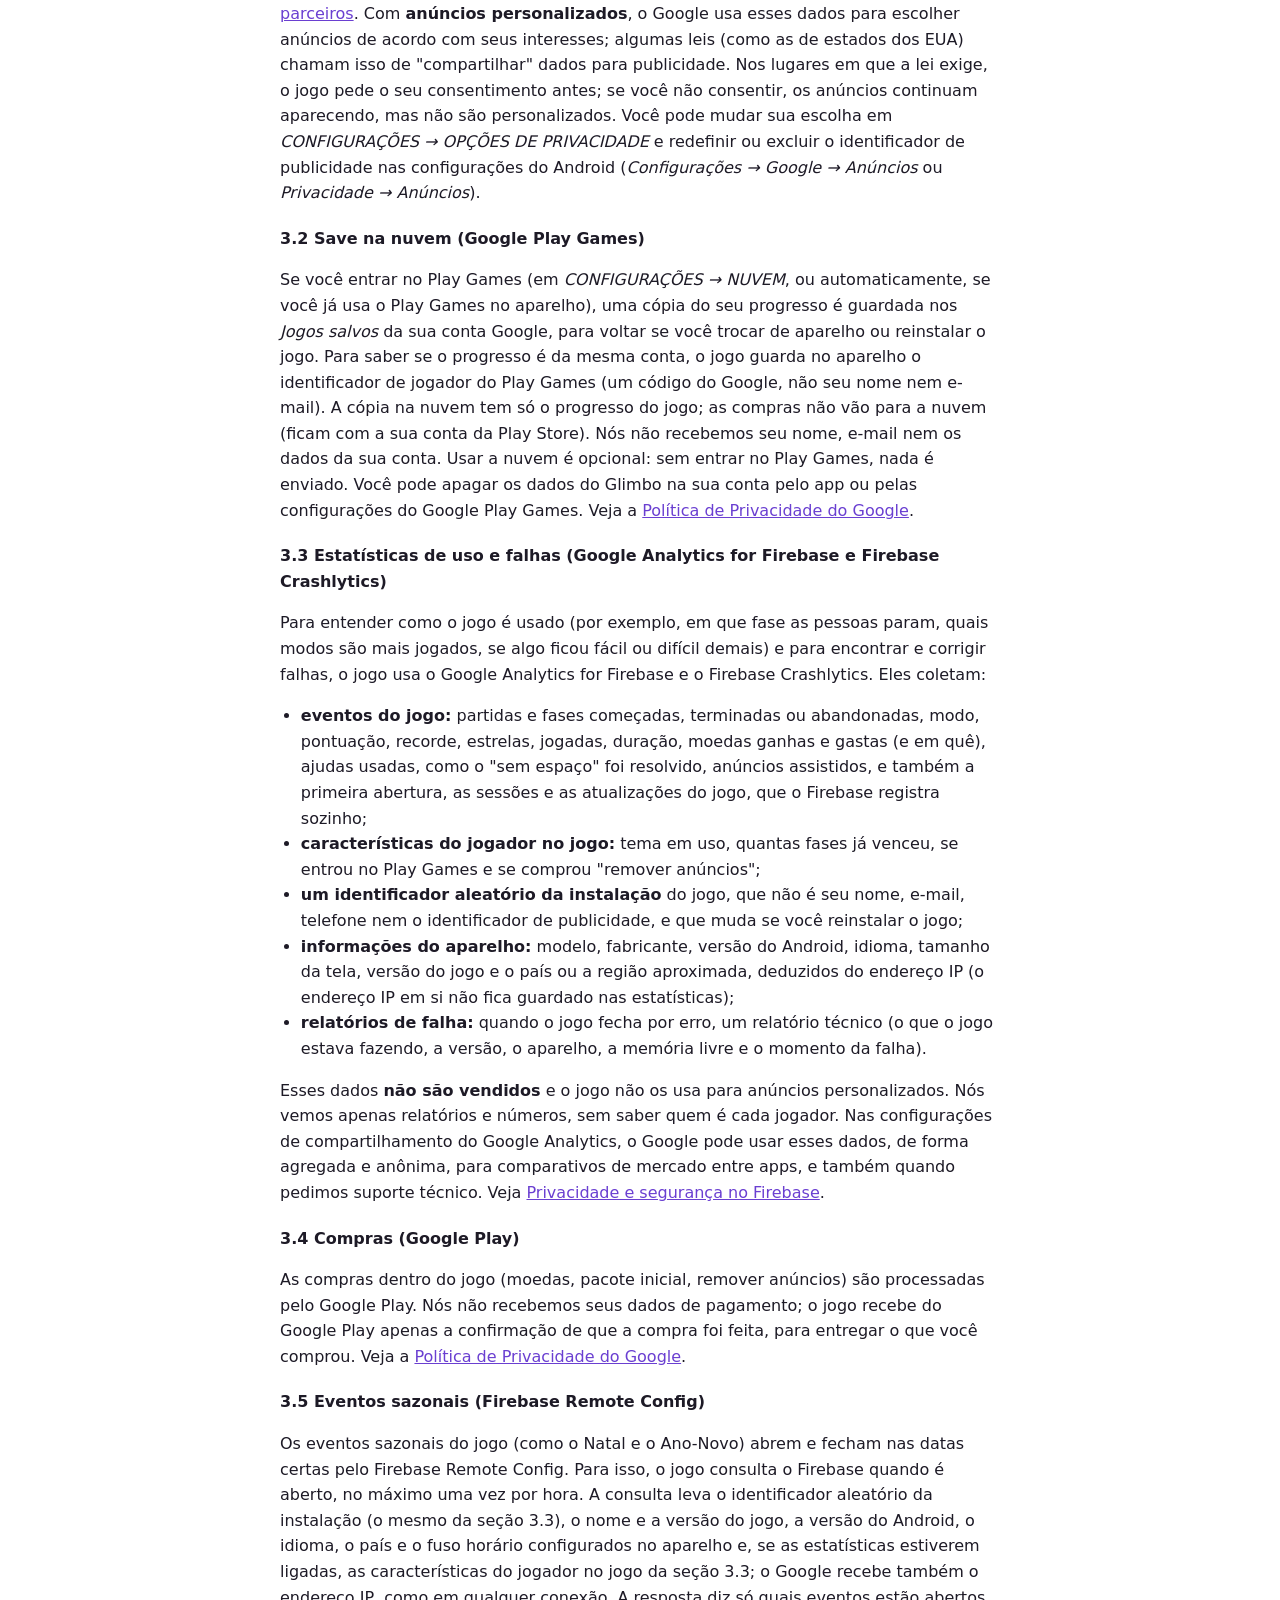
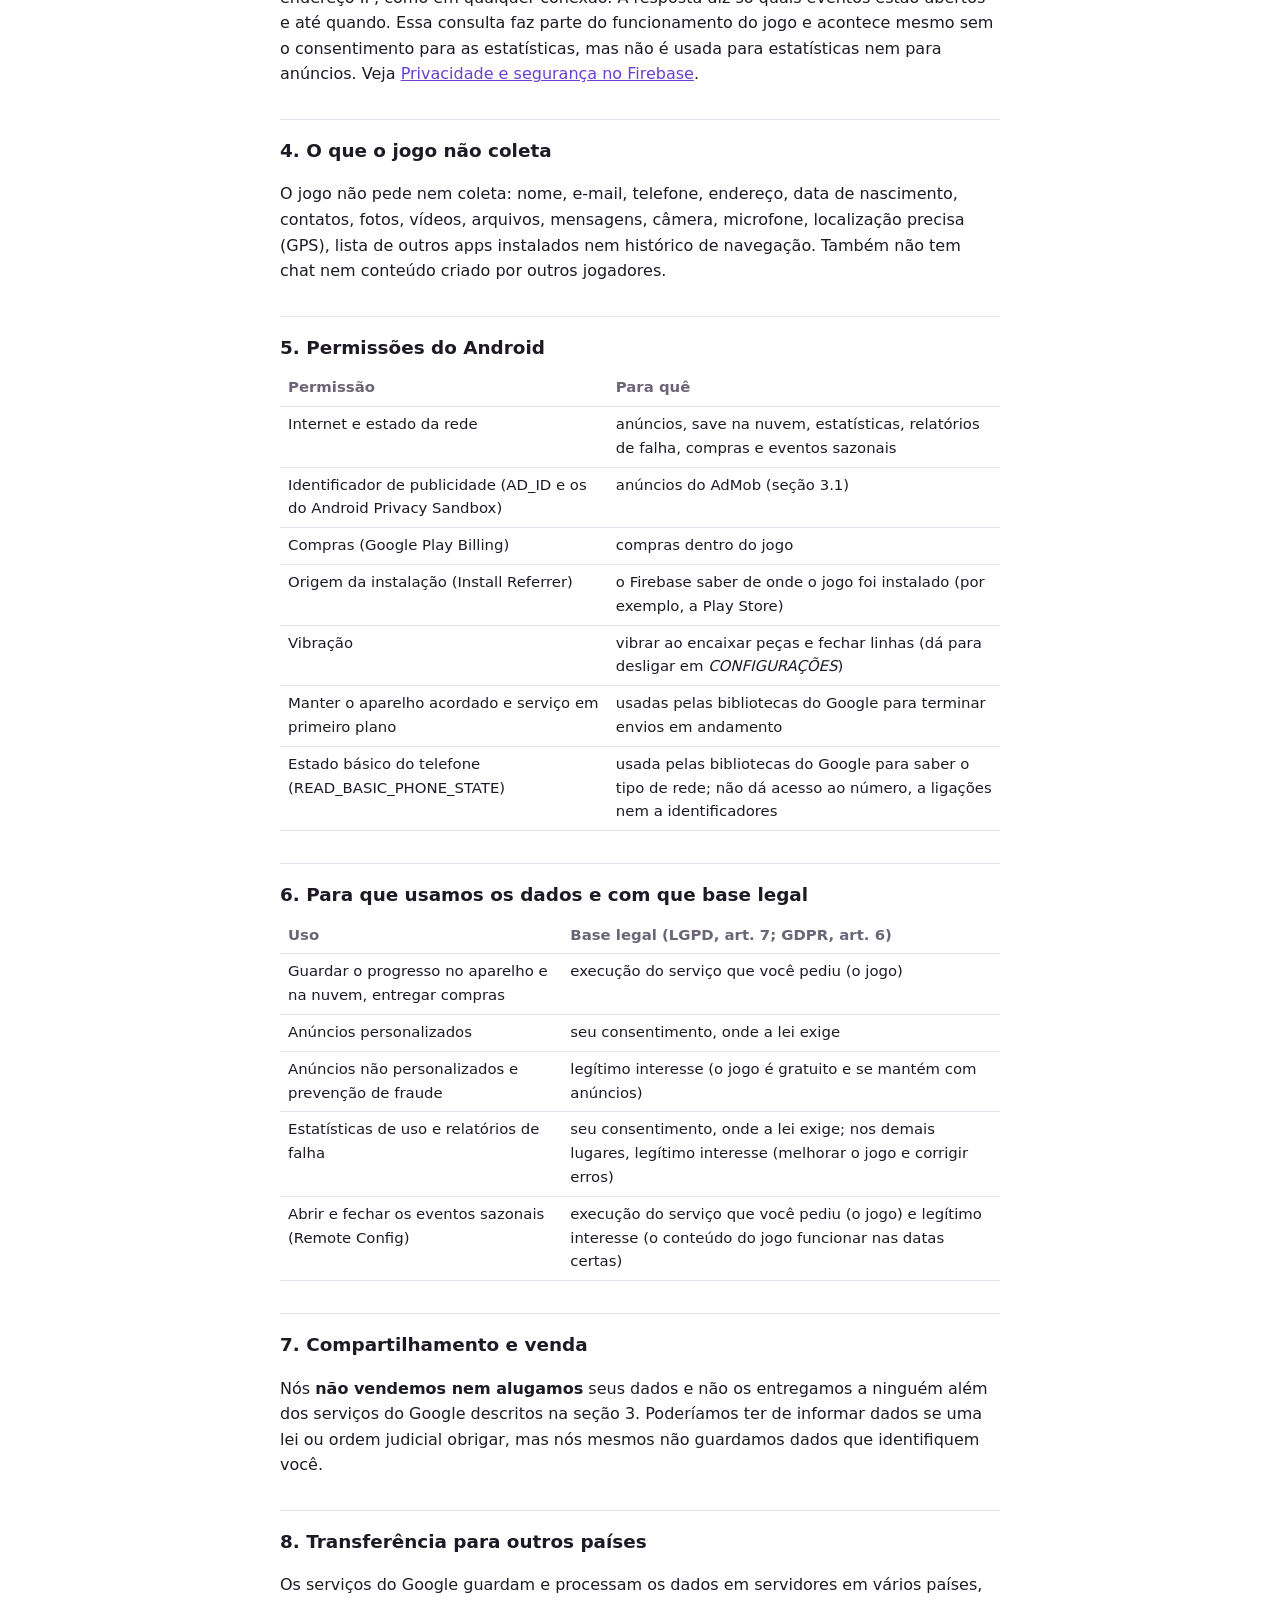
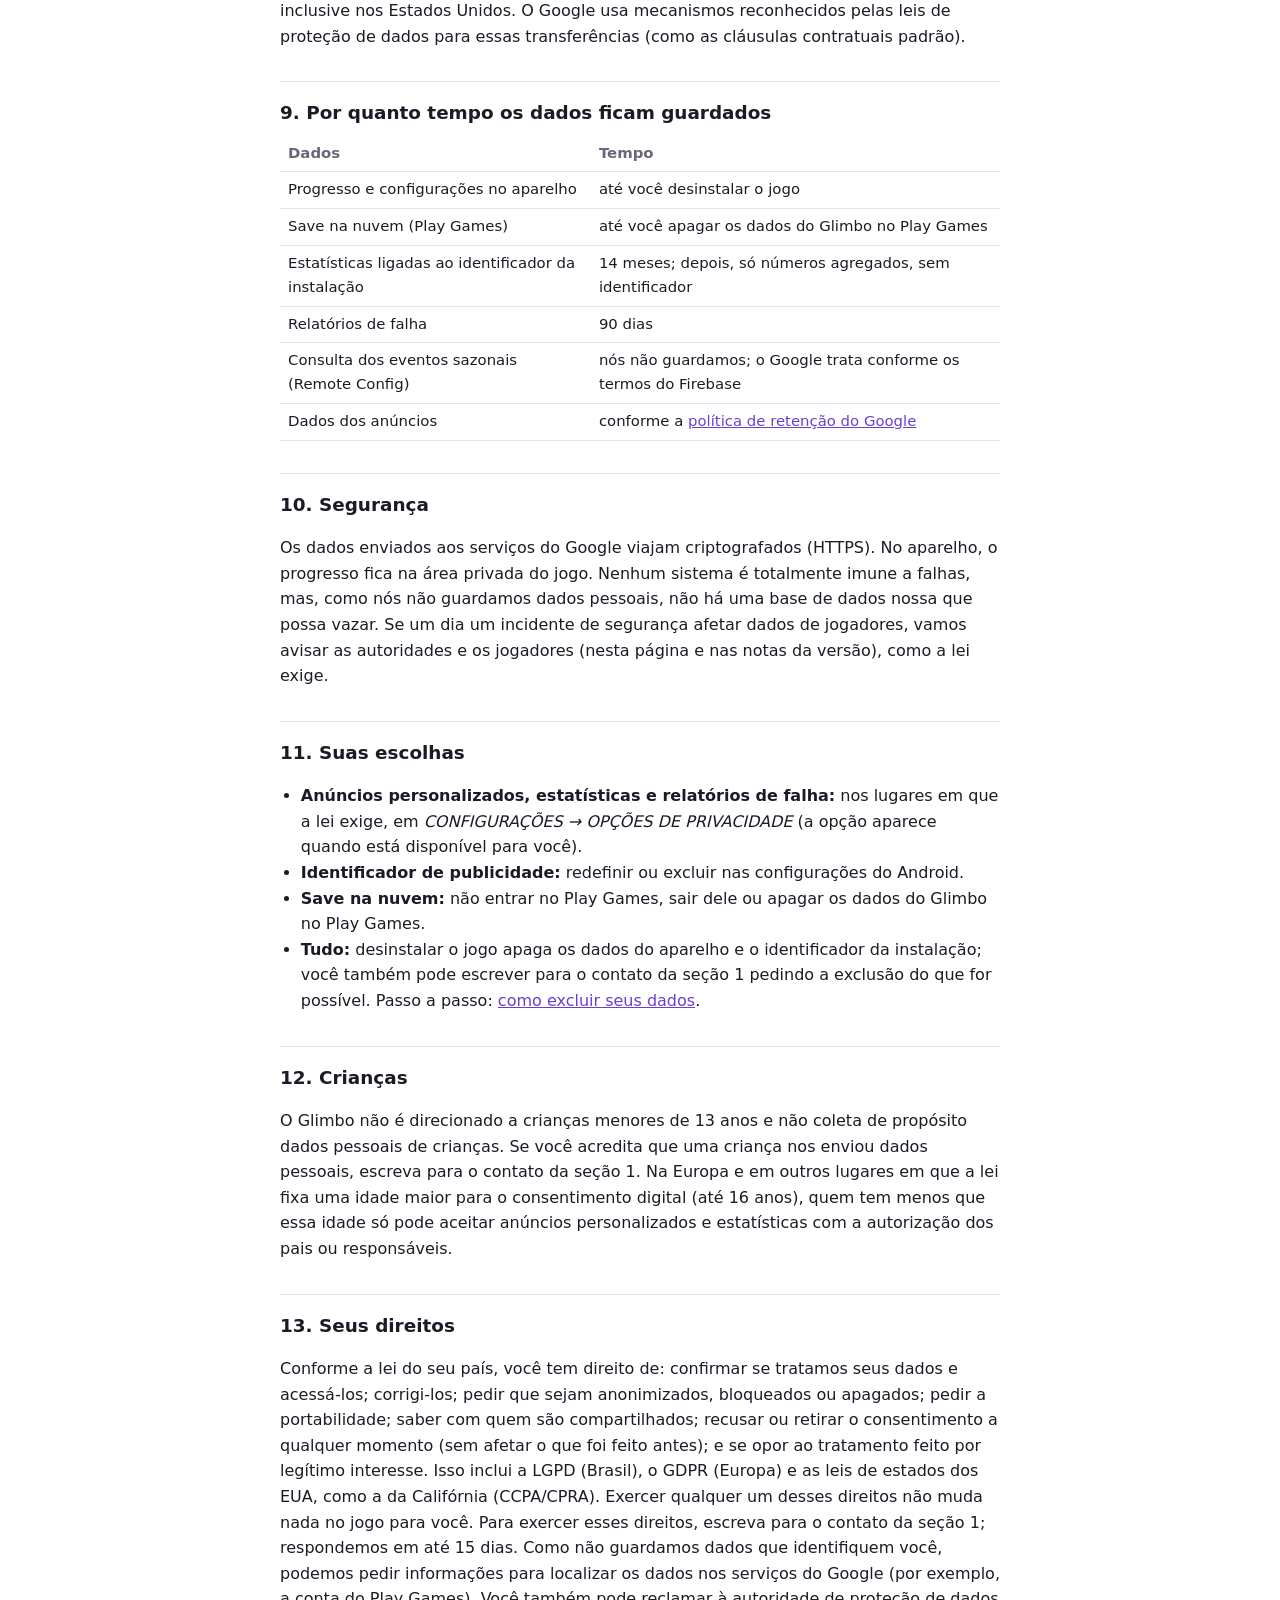
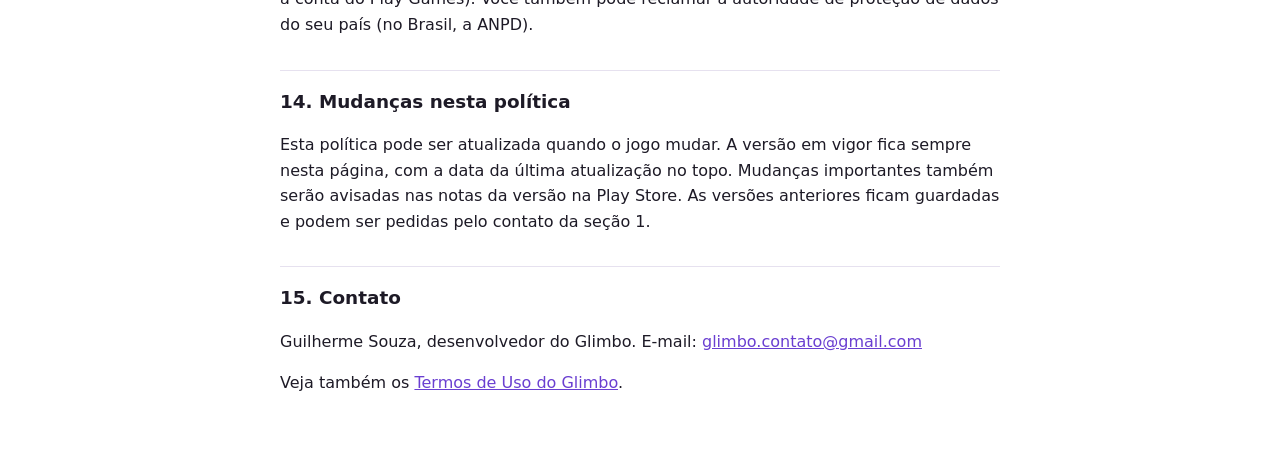
==== commit 4e120bd7: "Termos de Uso do Glimbo nos 4 idiomas (adaptados do App Privacy Policy Generator ao jogo) e o link n" ====
--- a/index.html
+++ b/index.html
@@ -199,6 +199,7 @@
 
 <h2>15. Contato</h2>
 <p>Guilherme Souza, desenvolvedor do Glimbo. E-mail: <a href="mailto:glimbo.contato@gmail.com">glimbo.contato@gmail.com</a></p>
+<p>Veja também os <a href="termos.html">Termos de Uso do Glimbo</a>.</p>
 </main>
 </body>
 </html>
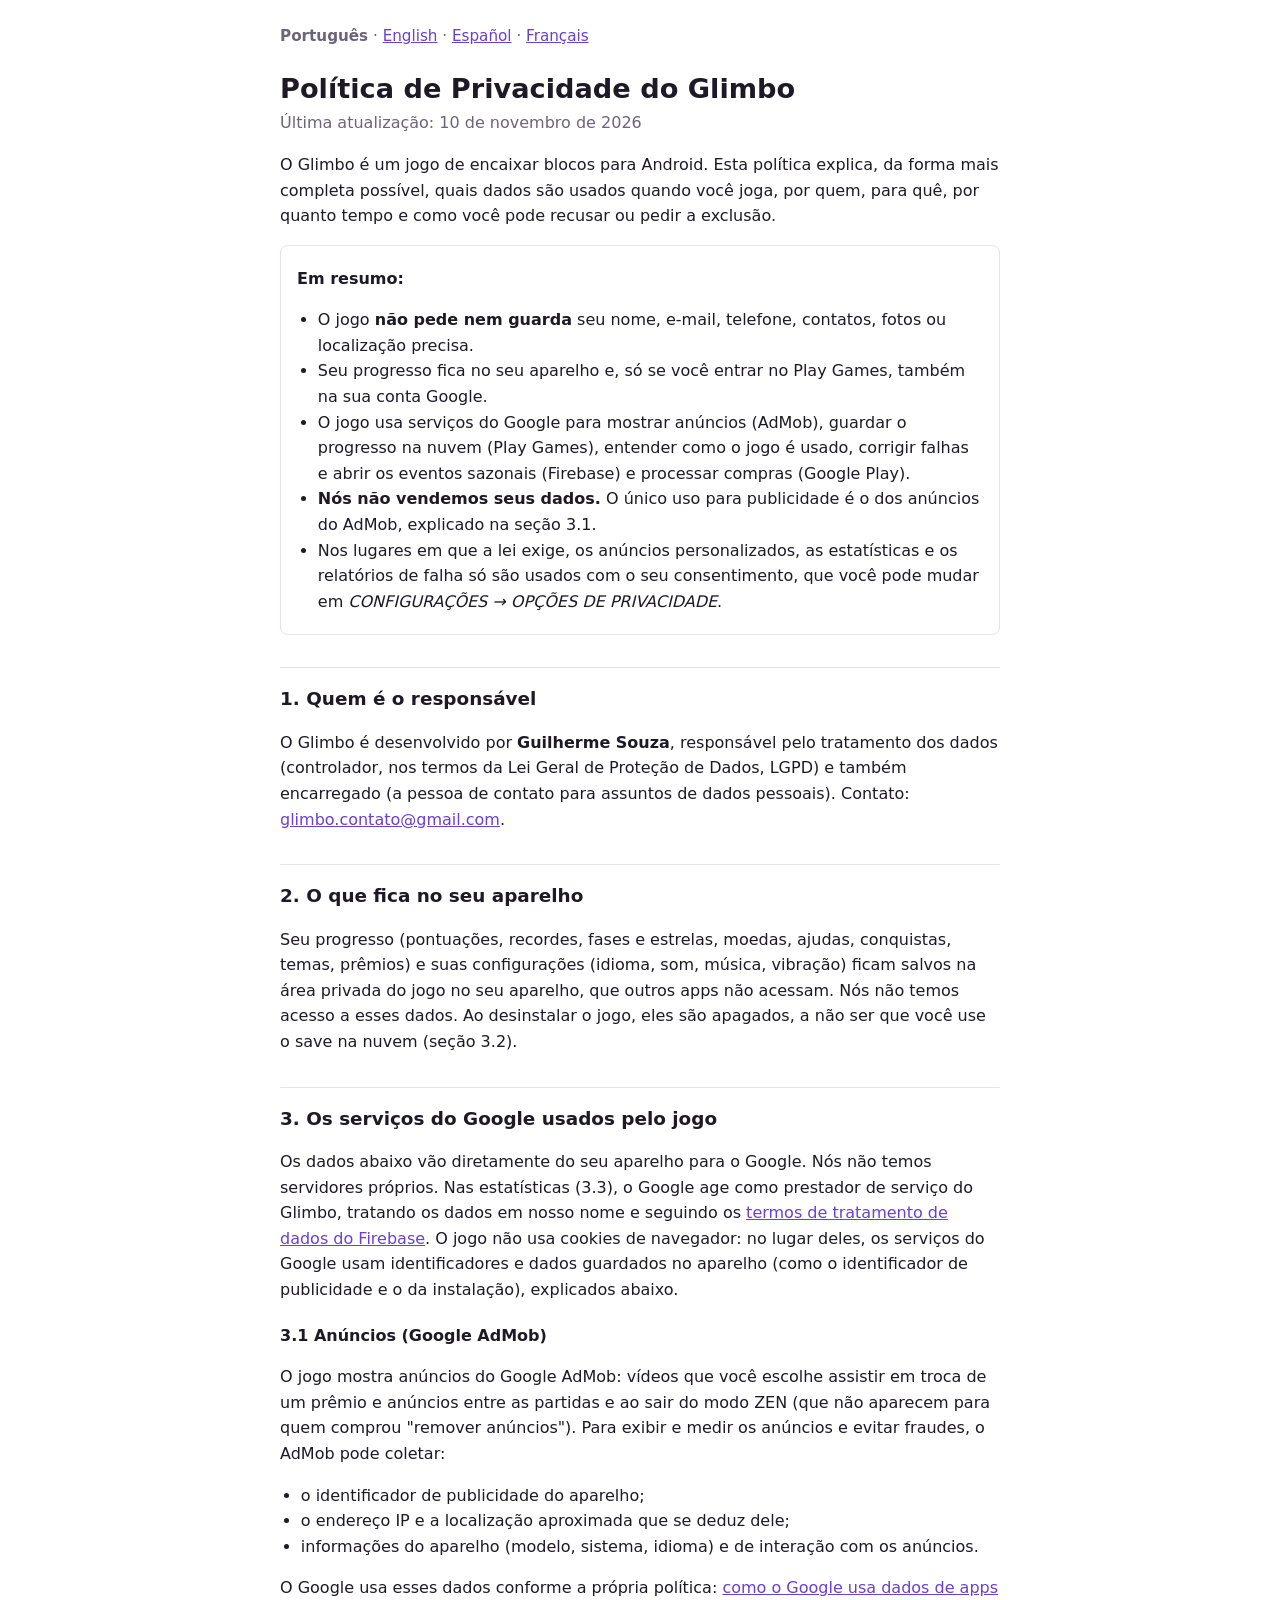
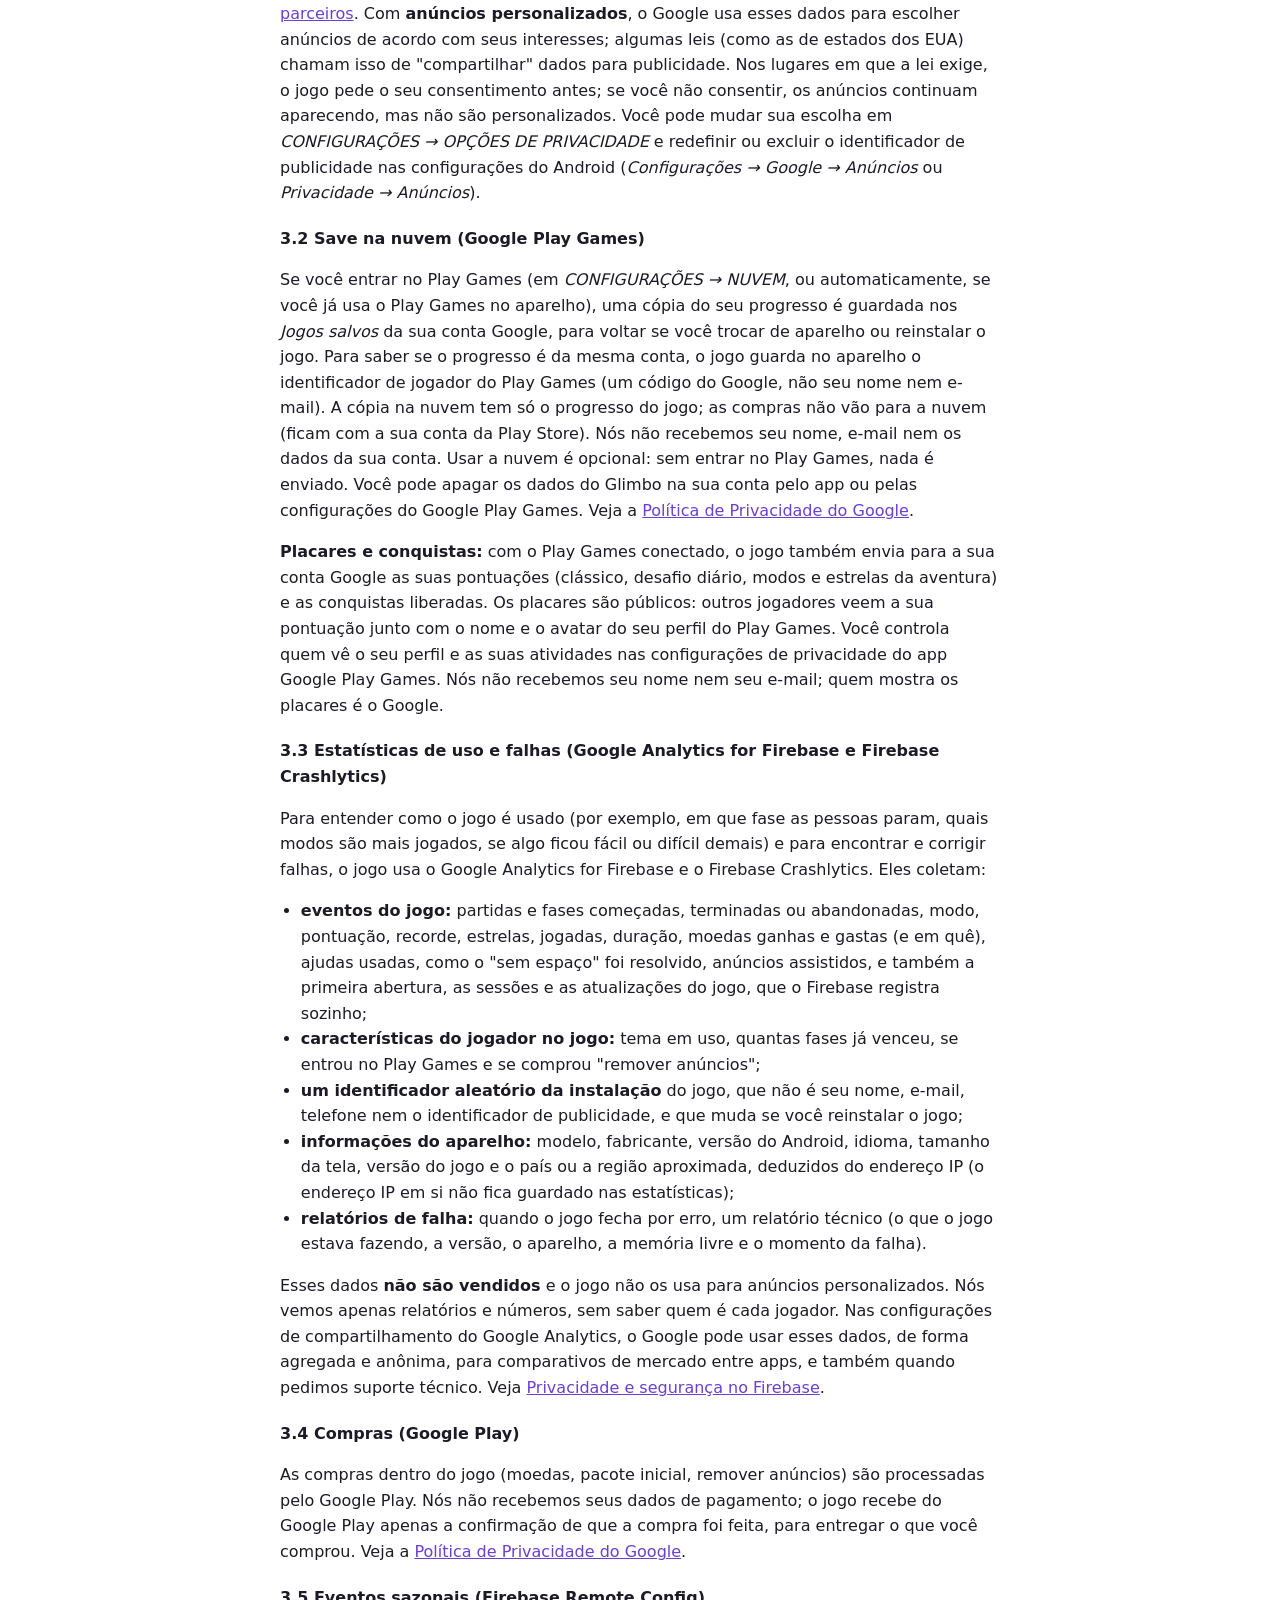
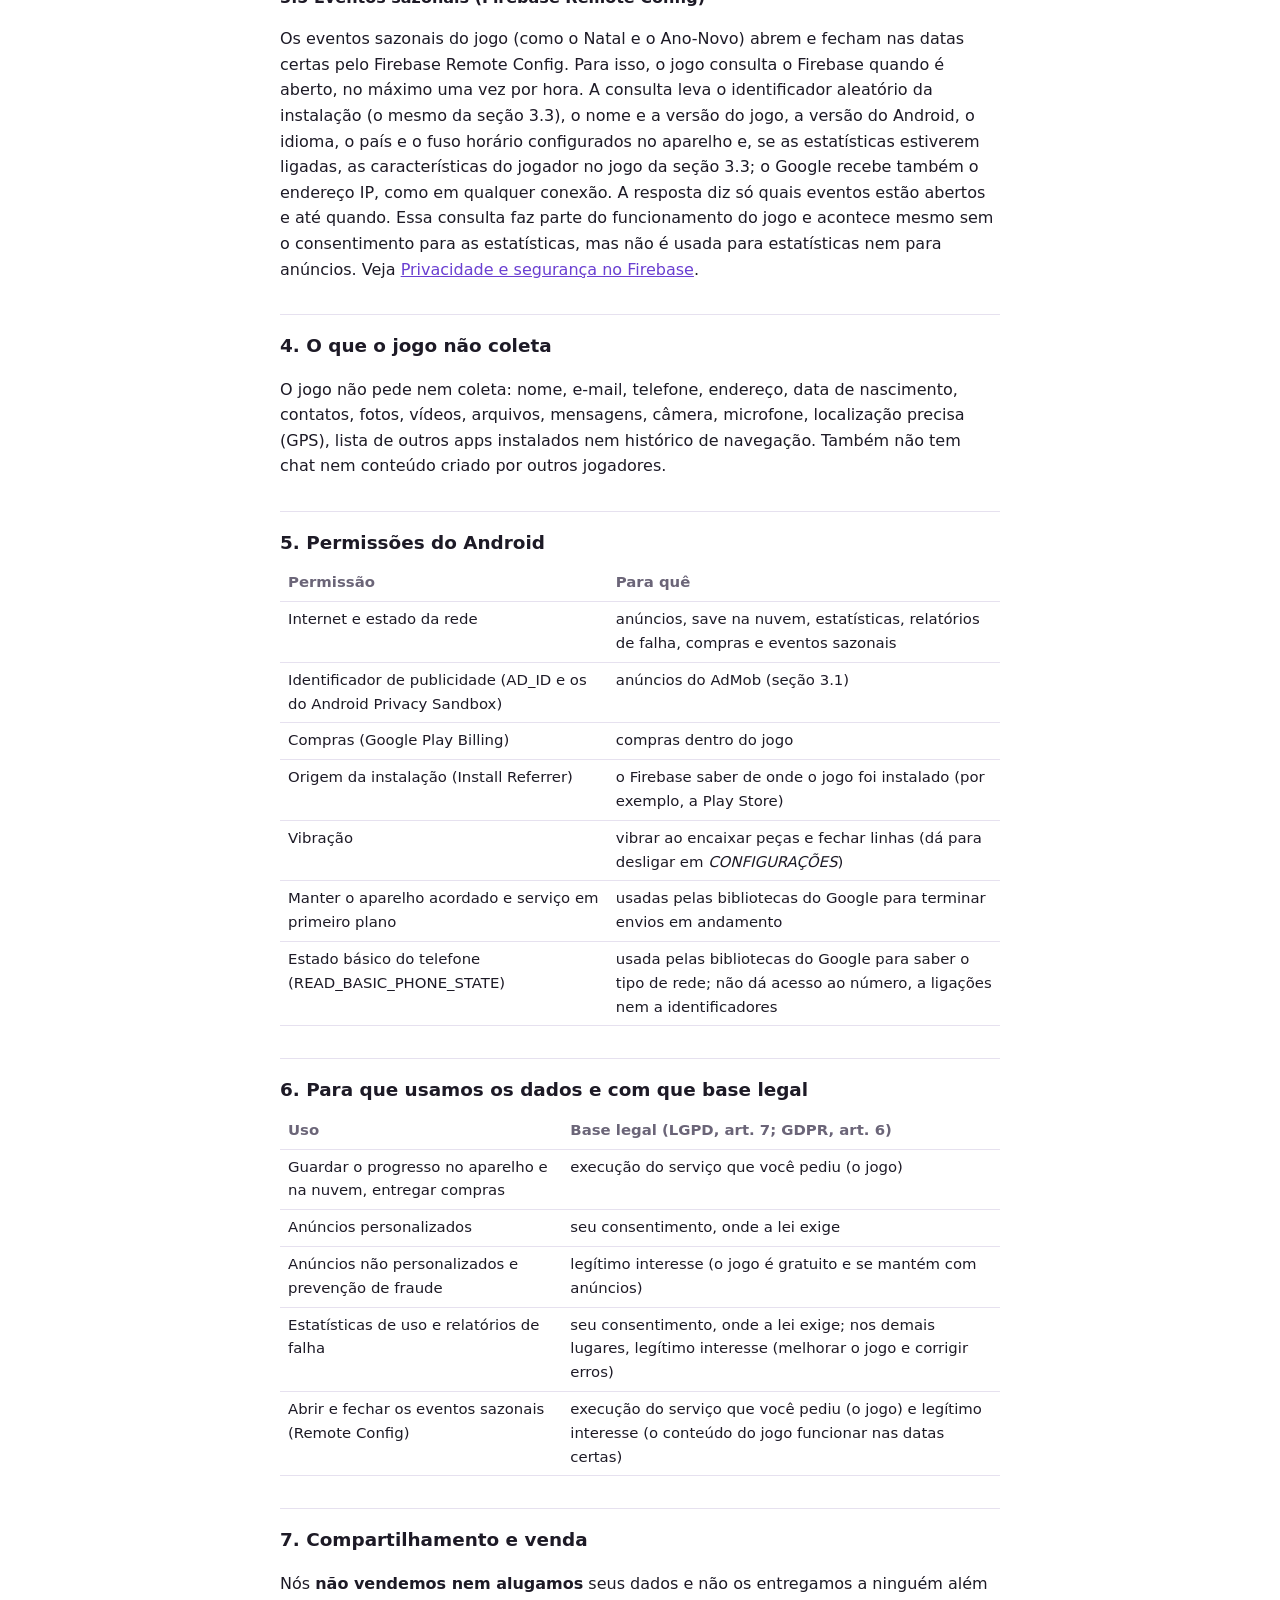
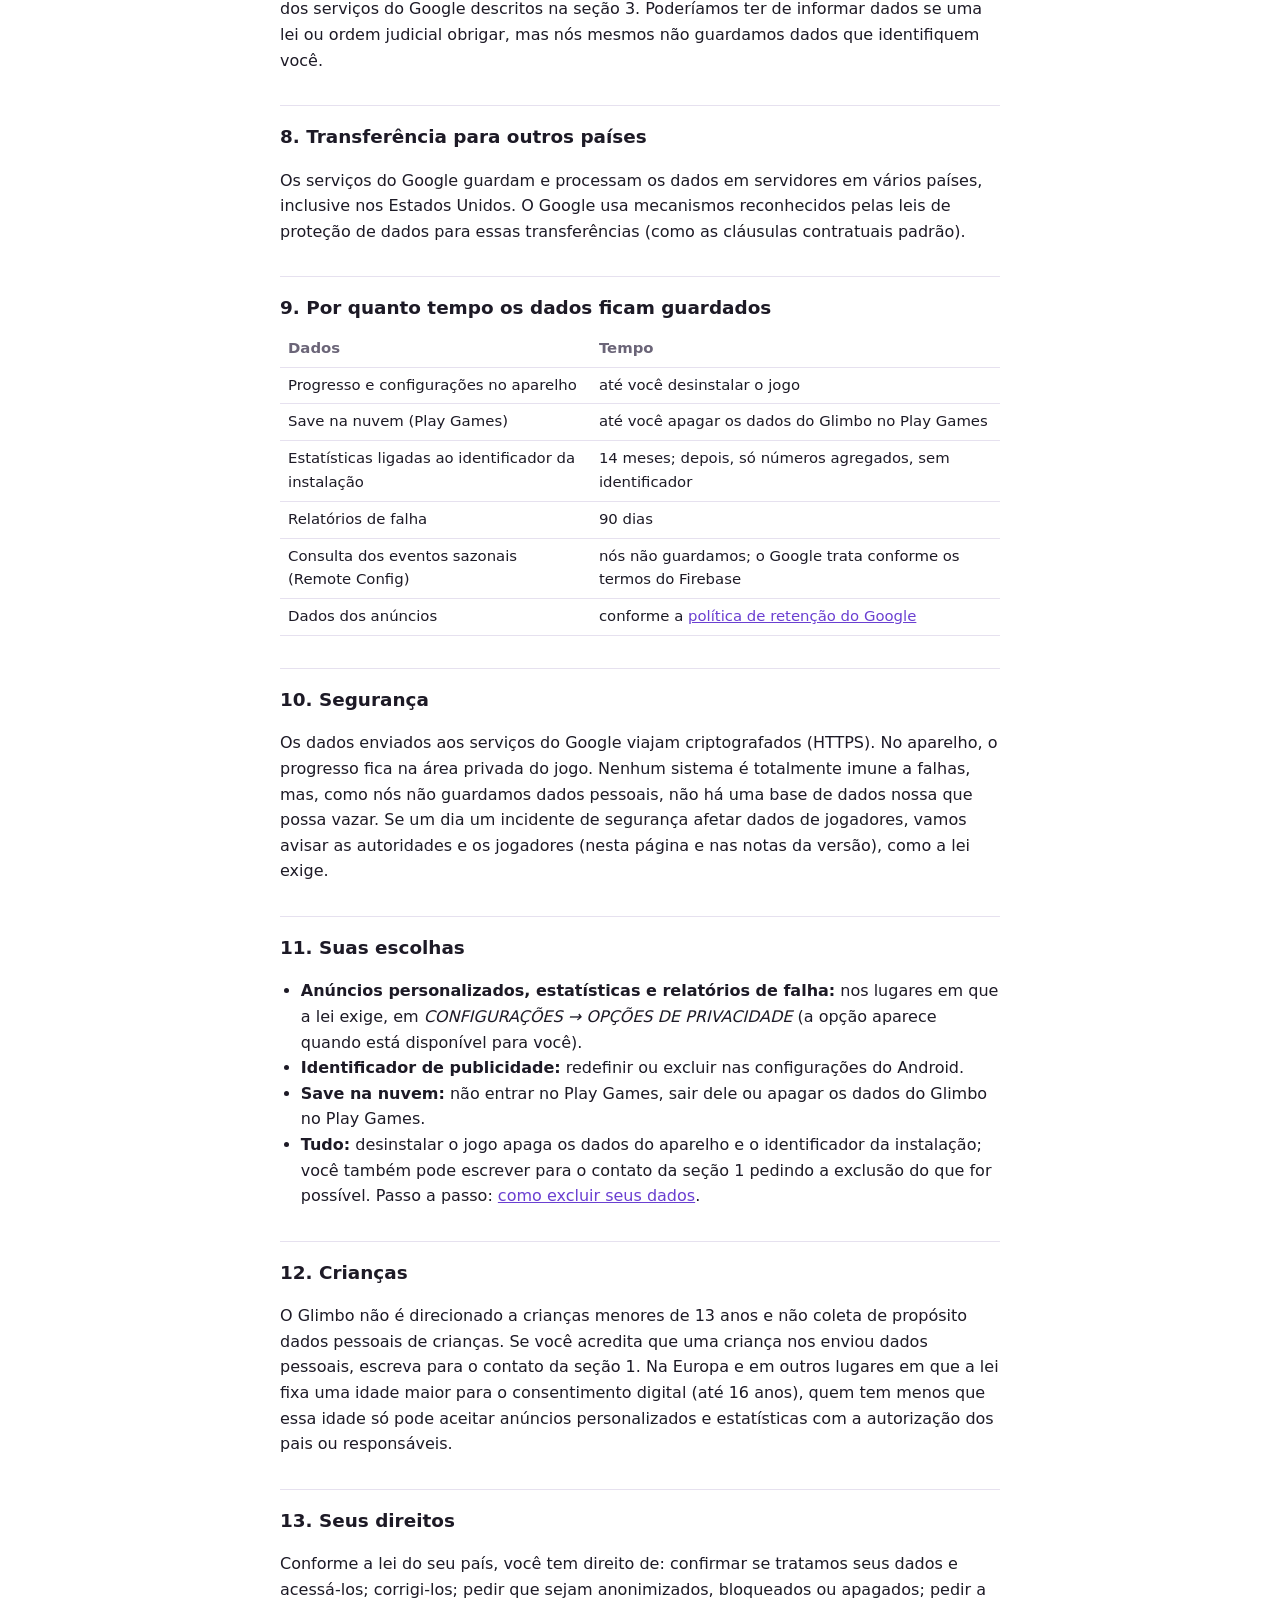
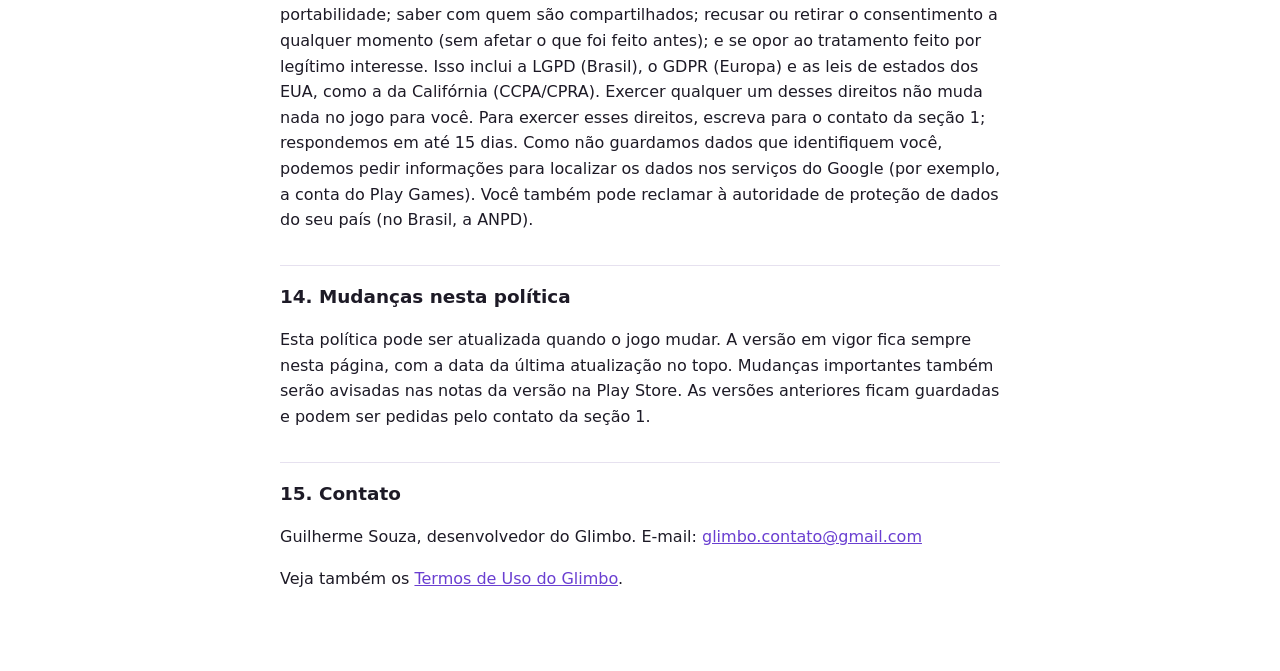
==== commit 167b82d2: "Política (3.2): placares e conquistas do Play Games (o que vai para a conta, placares públicos, onde" ====
--- a/index.html
+++ b/index.html
@@ -73,6 +73,12 @@
 e-mail nem os dados da sua conta. Usar a nuvem é opcional: sem entrar no Play Games, nada é enviado. Você pode apagar
 os dados do Glimbo na sua conta pelo app ou pelas configurações do Google Play Games. Veja a
 <a href="https://policies.google.com/privacy">Política de Privacidade do Google</a>.</p>
+
+<p><strong>Placares e conquistas:</strong> com o Play Games conectado, o jogo também envia para a sua conta Google as
+suas pontuações (clássico, desafio diário, modos e estrelas da aventura) e as conquistas liberadas. Os placares são
+públicos: outros jogadores veem a sua pontuação junto com o nome e o avatar do seu perfil do Play Games. Você controla
+quem vê o seu perfil e as suas atividades nas configurações de privacidade do app Google Play Games. Nós não recebemos
+seu nome nem seu e-mail; quem mostra os placares é o Google.</p>
 
 <h3>3.3 Estatísticas de uso e falhas (Google Analytics for Firebase e Firebase Crashlytics)</h3>
 <p>Para entender como o jogo é usado (por exemplo, em que fase as pessoas param, quais modos são mais jogados, se
